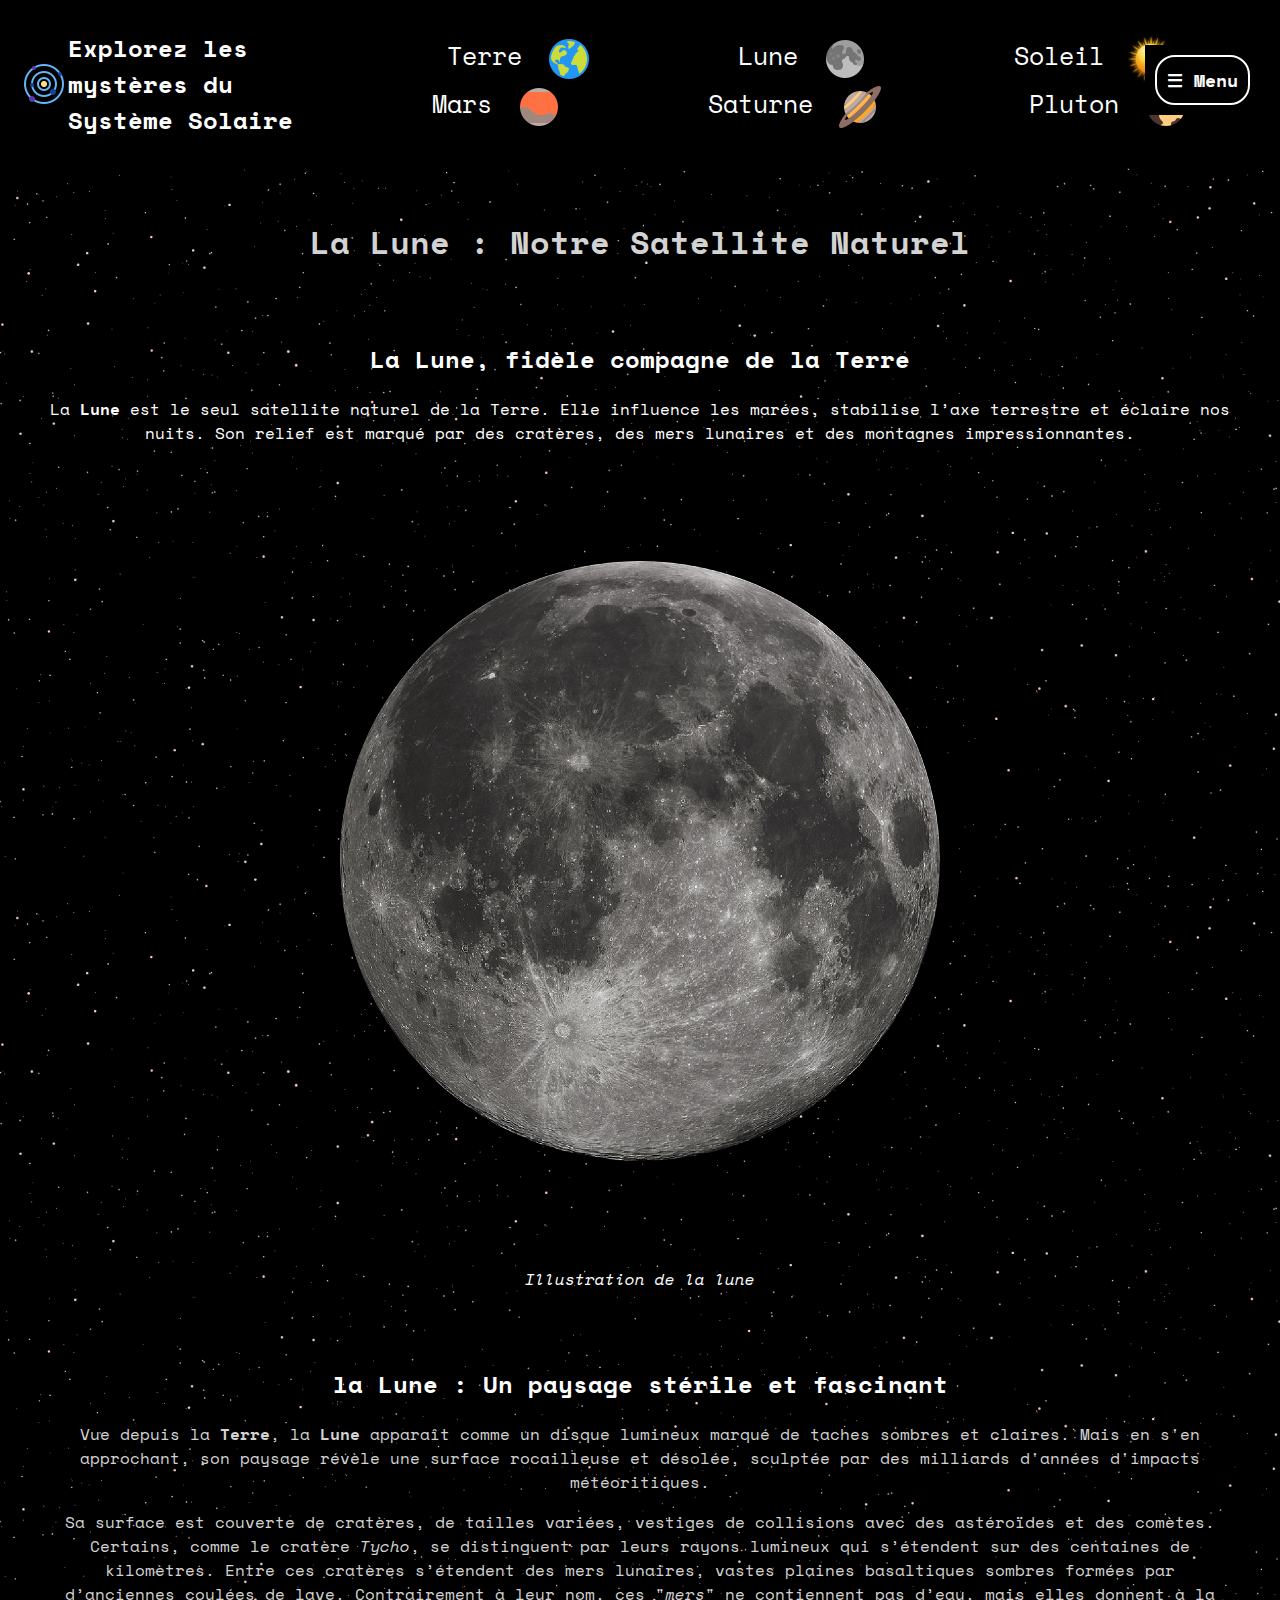
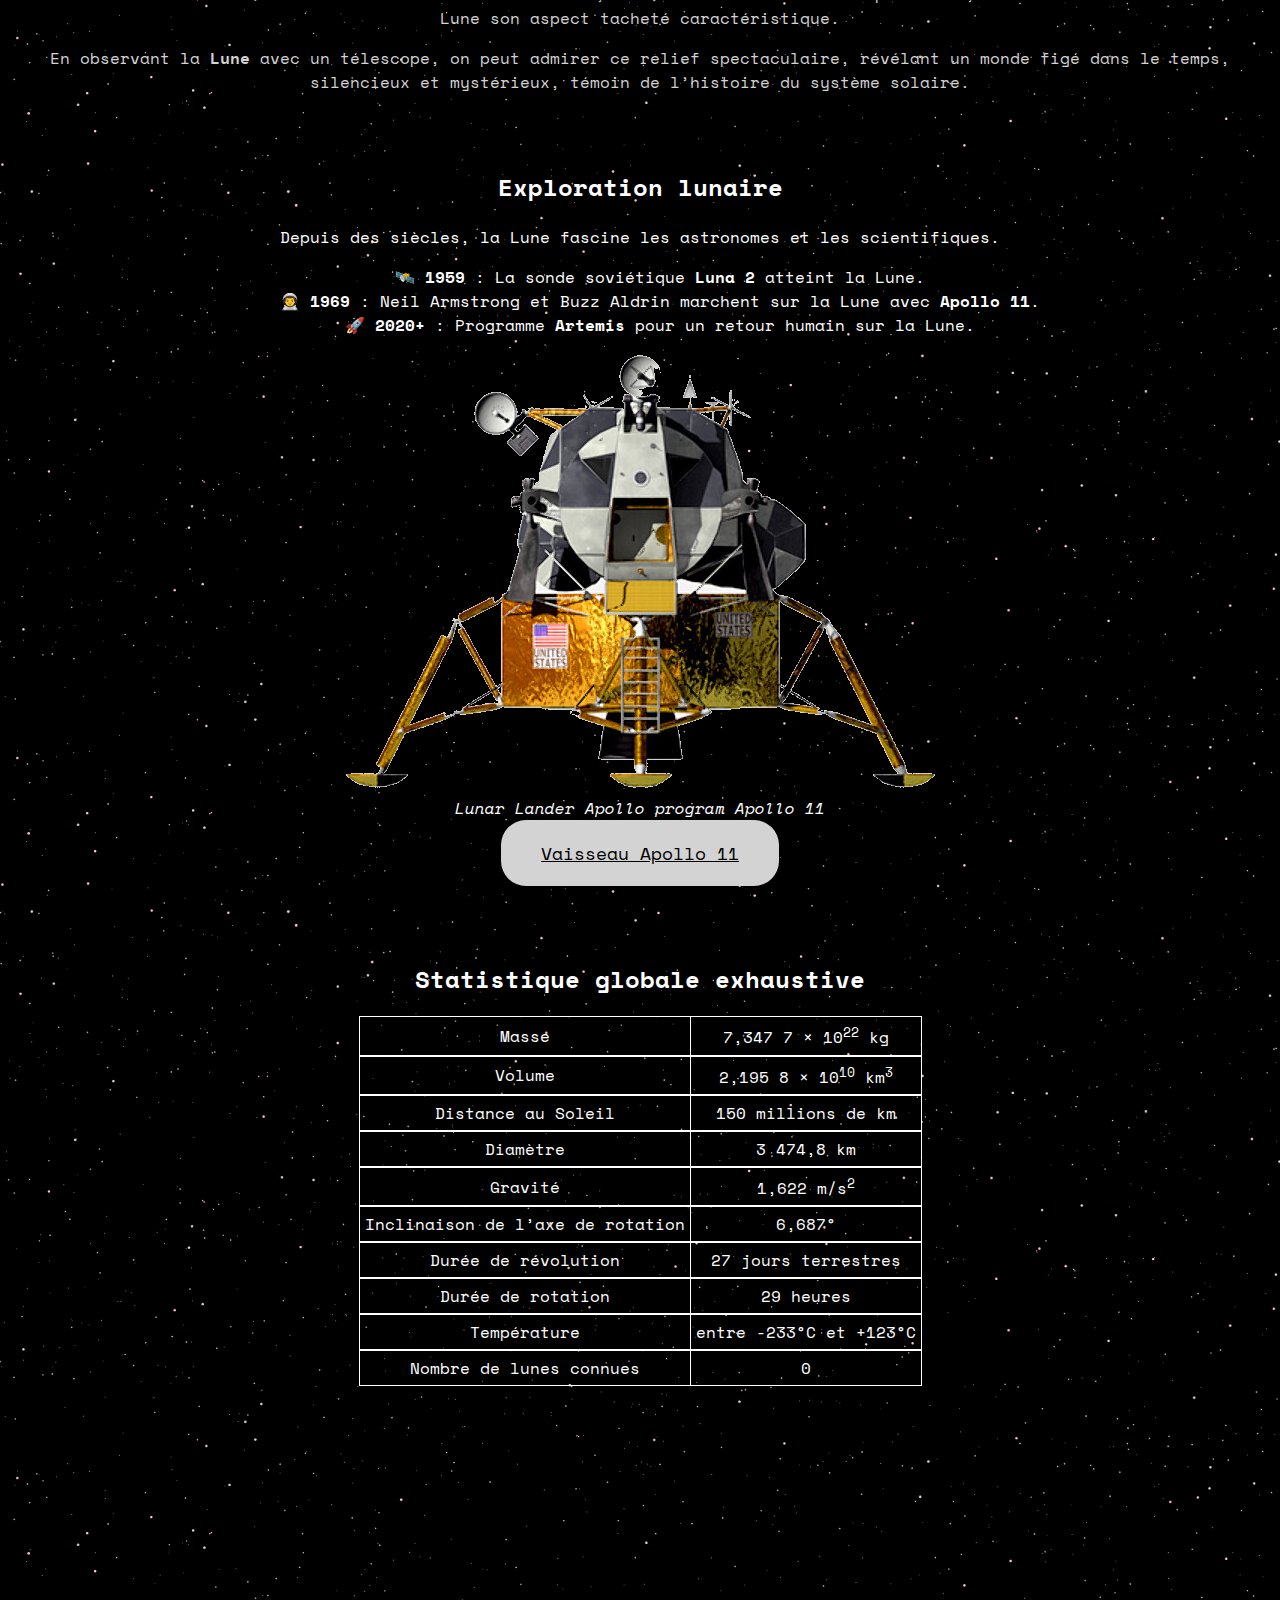
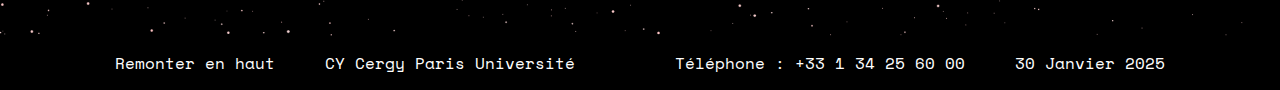
==== lune.html @ c07a9624 "footer pro" ====
<!DOCTYPE html>
<html lang="fr">

<head>
  <title>Lune</title>
  <meta charset="utf-8"/>
  <meta name="generator" content="Sublime Text" />
  <meta name="author" content="Olevier,Bertrand" />
  <meta name="date" content="2025-01-29T21:01:23+0100" />
  <meta name="keywords" content="lune, satellite naturel, phases lunaires, cratères, exploration lunaire, Apollo, marées, géologie lunaire, mission spatiale, nuit"/>
  <meta name="description" content="Explorez l'univers avec notre site dédié à la découverte du Système Solaire. Découvrez la Terre, la Lune, Mars et le Soleil, leurs caractéristiques, leur histoire et les missions spatiales qui les explorent."/>
  <link rel="icon" href="./image/IconTitre.ico" type="image/ico" />
  <link rel="stylesheet" href="./style.css"/>
</head>
<body>
	<header>
		<nav>
			<h2 id="Top"><a href="./index.html"><img src="./image/Univers.png" alt="Univers"/>Explorez les mystères du Système Solaire</a></h2>
			<ul>
        <li><a href="./terre.html">Terre <img src="./image/Terre.png" alt="Terre"/></a></li>
        <li><a href="./lune.html">Lune <img src="./image/Lune.png" alt="Lune"/></a></li>
        <li><a href="./soleil.html">Soleil <img src="./image/Soleil.png" alt="Soleil"/></a></li>
        <li><a href="./mars.html">Mars <img src="./image/Mars.png" alt="Mars"/></a></li>
        <li><a href="./saturne.html">Saturne <img src="./image/Saturne.png" alt="Saturne"/></a></li>
        <li><a href="./pluton.html">Pluton <img src="./image/Pluton.png" alt="Pluton"/></a></li>
			</ul>
		</nav>
	</header>
  <nav class="side-menu">
      <span class="menu-label">☰ Menu</span>
      <ul>
          <li><a href="#Top">Notre Satellite Naturel</a></li>
          <li><a href="#Description">Un paysage stérile et fascinant</a></li>
          <li><a href="#Exploration">Exploration lunaire</a></li>
          <li><a href="#Statistique">Statistique</a></li>
      </ul>
  </nav>
	<main>
		<h1 class="Gris">La Lune : Notre Satellite Naturel</h1>
		<section>
			<h2>La Lune, fidèle compagne de la Terre</h2>
			<p>La <strong>Lune</strong> est le seul satellite naturel de la Terre. Elle influence les marées, stabilise l’axe terrestre et éclaire nos nuits. Son relief est marqué par des cratères, des mers lunaires et des montagnes impressionnantes.</p>
			<figure>
				<img src="./image/Lune-Illustration.png" alt="Lune Illustration"/>
				<figcaption><em>Illustration de la lune</em></figcaption>
			</figure>
		</section>
		<section>
			<h2 id="Description">la Lune : Un paysage stérile et fascinant</h2>
			<p class="Gris">Vue depuis la <strong>Terre</strong>, la <strong>Lune</strong> apparaît comme un disque lumineux marqué de taches sombres et claires. Mais en s'en approchant, son paysage révèle une surface rocailleuse et désolée, sculptée par des milliards d'années d'impacts météoritiques.</p>
			<p class="Gris">Sa surface est couverte de cratères, de tailles variées, vestiges de collisions avec des astéroïdes et des comètes. Certains, comme le cratère <em>Tycho</em>, se distinguent par leurs rayons lumineux qui s’étendent sur des centaines de kilomètres. Entre ces cratères s’étendent des mers lunaires, vastes plaines basaltiques sombres formées par d’anciennes coulées de lave. Contrairement à leur nom, ces "<em>mers</em>" ne contiennent pas d’eau, mais elles donnent à la Lune son aspect tacheté caractéristique.</p>	
			<p class="Gris">En observant la <strong>Lune</strong> avec un télescope, on peut admirer ce relief spectaculaire, révélant un monde figé dans le temps, silencieux et mystérieux, témoin de l’histoire du système solaire.</p>
		</section>
		<section>
        	<h2 id="Exploration">Exploration lunaire</h2>
        	<p>Depuis des siècles, la Lune fascine les astronomes et les scientifiques.</p>
       	 	<ul>
            	<li>🛰️ <strong>1959</strong> : La sonde soviétique <strong>Luna 2</strong> atteint la Lune.</li>
            	<li>👨‍🚀 <strong>1969</strong> : Neil Armstrong et Buzz Aldrin marchent sur la Lune avec <strong>Apollo 11</strong>.</li>
           	 	<li>🚀 <strong>2020+</strong> : Programme <strong>Artemis</strong> pour un retour humain sur la Lune.</li>
        	</ul>
        	<figure>
        		<img src="./image/Apollo.png" alt="Apollo"/>
        		<figcaption><em>Lunar Lander Apollo program Apollo 11</em></figcaption>
            <a id="Vaisseau" href="https://fr.wikipedia.org/wiki/Apollo_11#Vaisseau_Apollo">Vaisseau Apollo 11</a>
        	</figure>
    </section>
    <section>
          <h2 id="Statistique"> Statistique globale exhaustive </h2>
          <table>
              <tr>
                  <td> Masse </td>
                  <td> 7,347 7 × 10<sup>22</sup> kg </td>
              </tr>
              <tr>
                  <td> Volume </td>
                  <td> 	2,195 8 × 10<sup>10</sup> km<sup>3</sup> </td>
              </tr>
              <tr>
                  <td> Distance au Soleil </td>
                  <td> 150 millions de km </td>
              </tr>
              <tr>
                  <td> Diamètre </td>
                  <td> 3 474,8 km </td>
              </tr>
              <tr>
                  <td> Gravité </td>
                  <td> 1,622 m/s<sup>2</sup> </td>
              </tr>
              <tr>
                  <td> Inclinaison de l’axe de rotation </td>
                  <td> 	6,687° </td>
              </tr>
              <tr>
                  <td> Durée de révolution </td>
                  <td> 	27 jours terrestres </td>
              </tr>
              <tr>
                  <td> Durée de rotation </td>
                  <td> 29 heures </td>
              </tr>
              <tr>
                  <td> Température </td>
                  <td> entre -233°C et +123°C  </td>
              </tr>
              <tr>
                  <td> Nombre de lunes connues </td>
                  <td> 0 </td>
              </tr>
          </table>
    </section>
	</main>
  <footer>
    <a href="#Top" id="Remonter">Remonter en haut</a>
    <span>CY Cergy Paris Université</span>
    <span>Téléphone : +33 1 34 25 60 00</span>
    <time datetime="2025-01-30">30 Janvier 2025</time>
  </footer>
</body>
</html>
---- style.css ----
/* Importation des polices */
@import url('https://fonts.googleapis.com/css2?family=Space+Mono&display=swap');

/* Styles globaux */
body {
    margin: 0;
    background-color: black;
    background-image: url(./image/Fond.png);
    background-size: 100% auto;
    font-family: 'Space Mono', monospace;
    color: white;
}

main {
    padding-bottom: 250px;
}

footer {
    display: flex;
    justify-content: center;
    align-items: center;
    background-color: black;
    padding: 15px;
}

/* Titres */
h1 {
    color: white;
    text-align: center;
    margin-top: 50px;
}

section h2 {
    padding-top: 25px;
    color: white;
    text-align: center;
    margin-top: 50px;
}

section h3 {
    padding-top: 25px;
    padding-left: 250px;
    display: flex;
    align-items: center;
}

/* Navigation */
nav {
    display: flex;
    margin-top: 0;
    padding: 10px;
    background-color: black;
    color: white;
}

nav ul {
    font-size: 25px;
    list-style-type: none;
    text-align: center  ;
    justify-content: flex-end;
}

nav h2 a {
    padding-left: 10px;
    display: flex;
    align-items: center;
    justify-content: center;
}

nav ul li {
    display: inline;
    margin-left: 50px;
    margin-right: 80px;
}

nav ul li img {
    margin-left: 8px;
    vertical-align: middle;
}

nav a {
    text-decoration: none;
    color: white;
    display: inline-block;
    position: relative;
}

nav a::after {
    content: '';
    position: absolute;
    width: 100%;
    transform: scaleX(0);
    height: 2px;
    bottom: 0;
    left: 0;
    background-color: white;
    transition: transform 1s ease-out;
}

nav a:hover::after {
    transform: scaleX(1);
}

nav a img:hover {
    transform: scale(1.1);
}

/* Tableaux */
table, th, td {
    text-align: center;
    border: 1px solid white;
    border-collapse: collapse;
}

table {
    margin: auto;
}

td {
    color: white;
    padding: 5px;
}

tr:not(:last-child) {
    text-align: center;
    border-bottom: 2px solid white;
}

caption {
    margin: auto;
    color: white;
    text-align: center;
}

/* Listes */
ul {
    list-style-type: none;
    text-align: center;
}

/* Autres styles spécifiques */
section h3 img {
    padding-left: 20px;
}

p {
    text-align: center;
    padding-inline: 50px;
}

dl {
    display: block;
    justify-items: center;
}
dt {
   display: flex;
    align-items: center;
}

dt img {
    padding-inline: 20px;
}

span{
    text-align: center;
    padding-inline: 50px;

}

dd {
    padding-bottom: 40px;

}

figure {
    text-align: center;
}


/* Couleurs spécifiques */
.Soleil {
    padding-top: 25px;
    padding-left: 250px;
    color: #FFDD00;
}

.Lune {
    color: #D3D3D3;
    padding-top: 25px;
    padding-left: 250px;
}

.Mars {
    color:#FF6600 ;
}

.Jaune {
    color: #FFDD00;
}

.Gris {
    color: #D3D3D3;
}

.Bleu {
    color: #1E90FF;
}

.Beige {
    color: #D8B57E;
    padding-bottom: 75px;
}


#Video {
    display: inline-block; 
    padding: 20px 40px;
    background-color: #D8B57E; 
    color: white;   
    border-radius: 25px; 
    font-size: 18px; 

}

#Vaisseau {
    display: inline-block; 
    padding: 20px 40px;
    background-color: #D3D3D3; 
    color: black;   
    border-radius: 25px; 
    font-size: 18px; 
}

#Alien {
    display: inline-block; 
    padding: 20px 40px;
    background-color: #FF6600; 
    color: white;   
    border-radius: 25px; 
    font-size: 18px; 
}

#Pdf {
     display: inline-block; 
    padding: 20px 40px;
    background-color: #2C3E50; 
    color: white;   
    border-radius: 25px; 
    font-size: 18px; 
}

#Illustration-Systeme{
    max-width: 100%
}

#Liste-Soleil strong{
    padding-top: 25px;
    color: #FFDD00;
}



#Remonter{
    text-decoration: none;
    color: white;

}




.side-menu {
    position: fixed;
    right: 20px;
    top: 5%;
    cursor: pointer;
}

.menu-label {
    color: white;
    font-size: 18px;
    font-weight: bold;
    padding: 10px;
    border: 2px solid white;
    border-radius: 20px;
}


.side-menu ul {
    list-style: none;
    padding: 0;
    display: none;
}

.side-menu:hover ul {   
    display: flex;
    flex-direction: column;
    border: 2px solid white;
    border-radius: 20px;
    padding: 15px 15px;

}

.side-menu:hover .menu-label {
    display: none;
}

.side-menu li {
    margin: 0;
    width: fit-content;
}

.side-menu a {  
    background-color: transparent;
    color: white;
    font-size: 16px;
    padding-top: 30px;
}

.side-menu a:hover {
    color: #1E90FF;
}
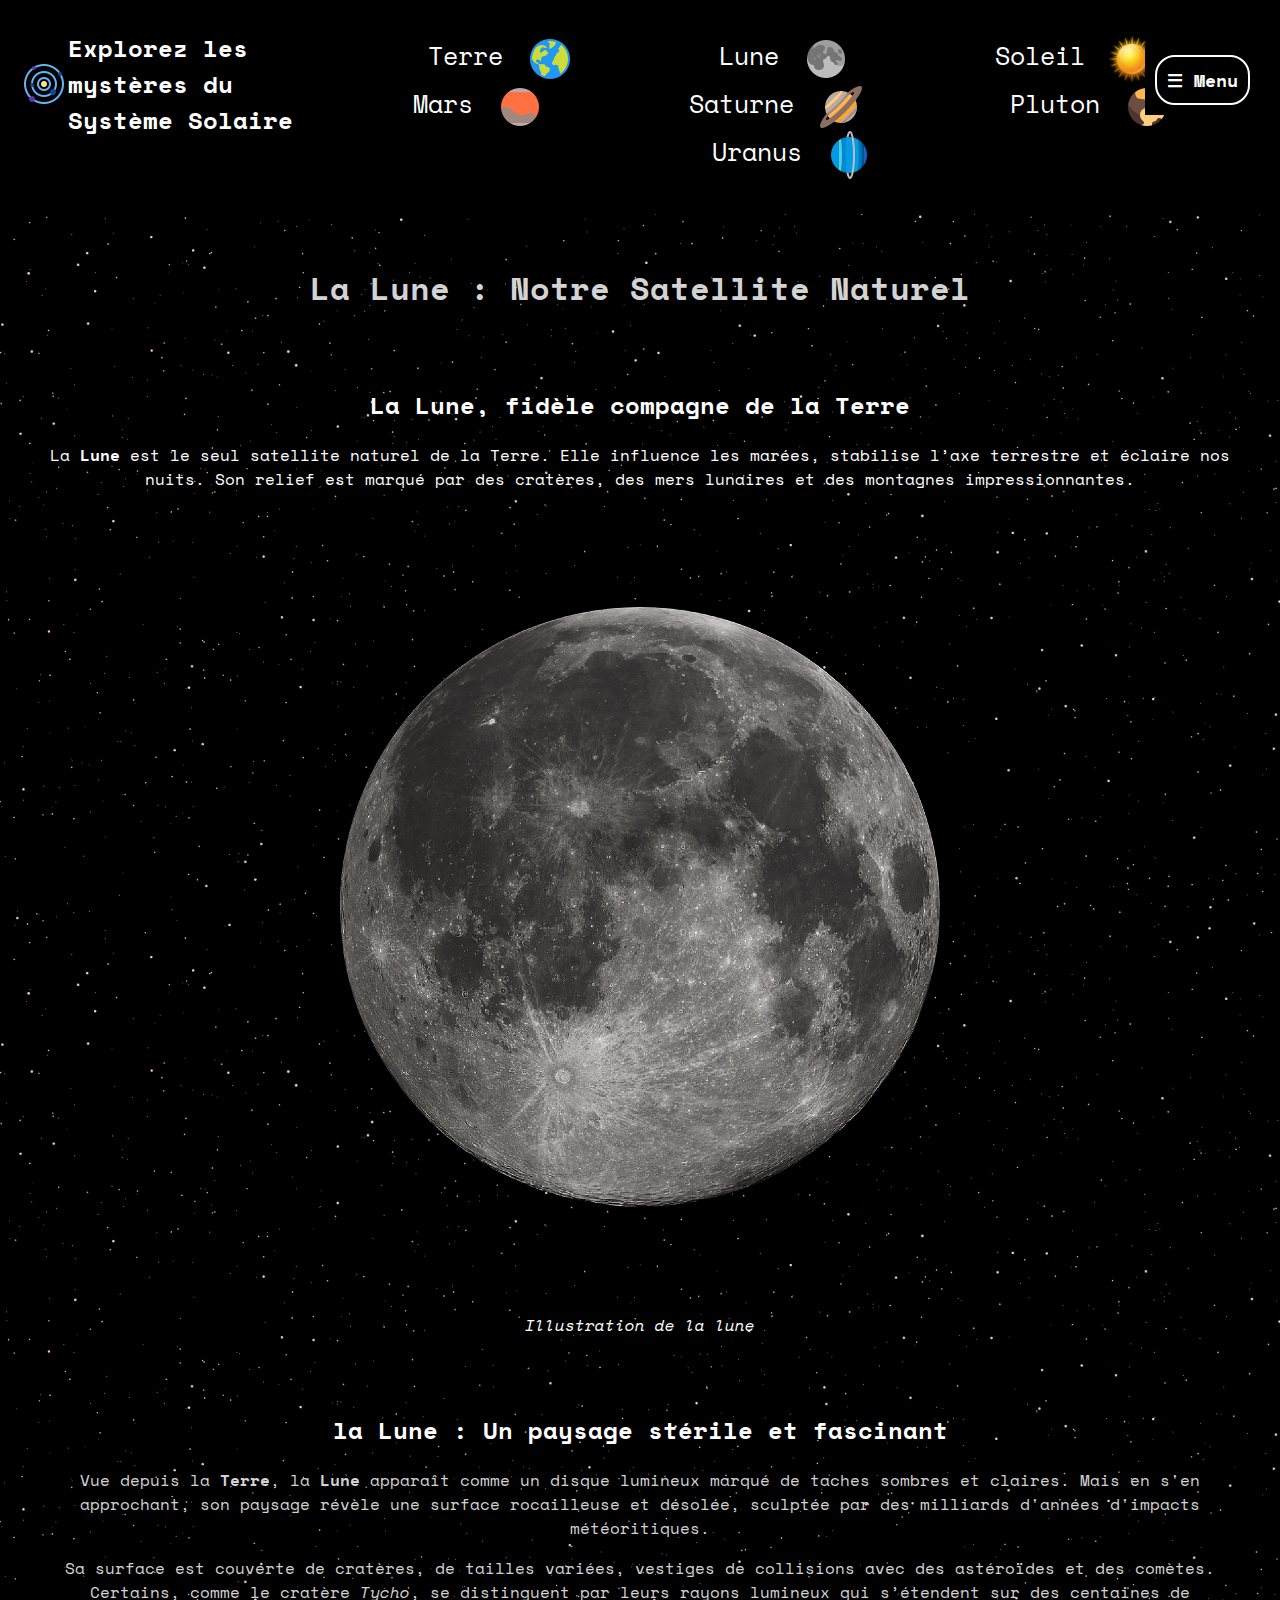
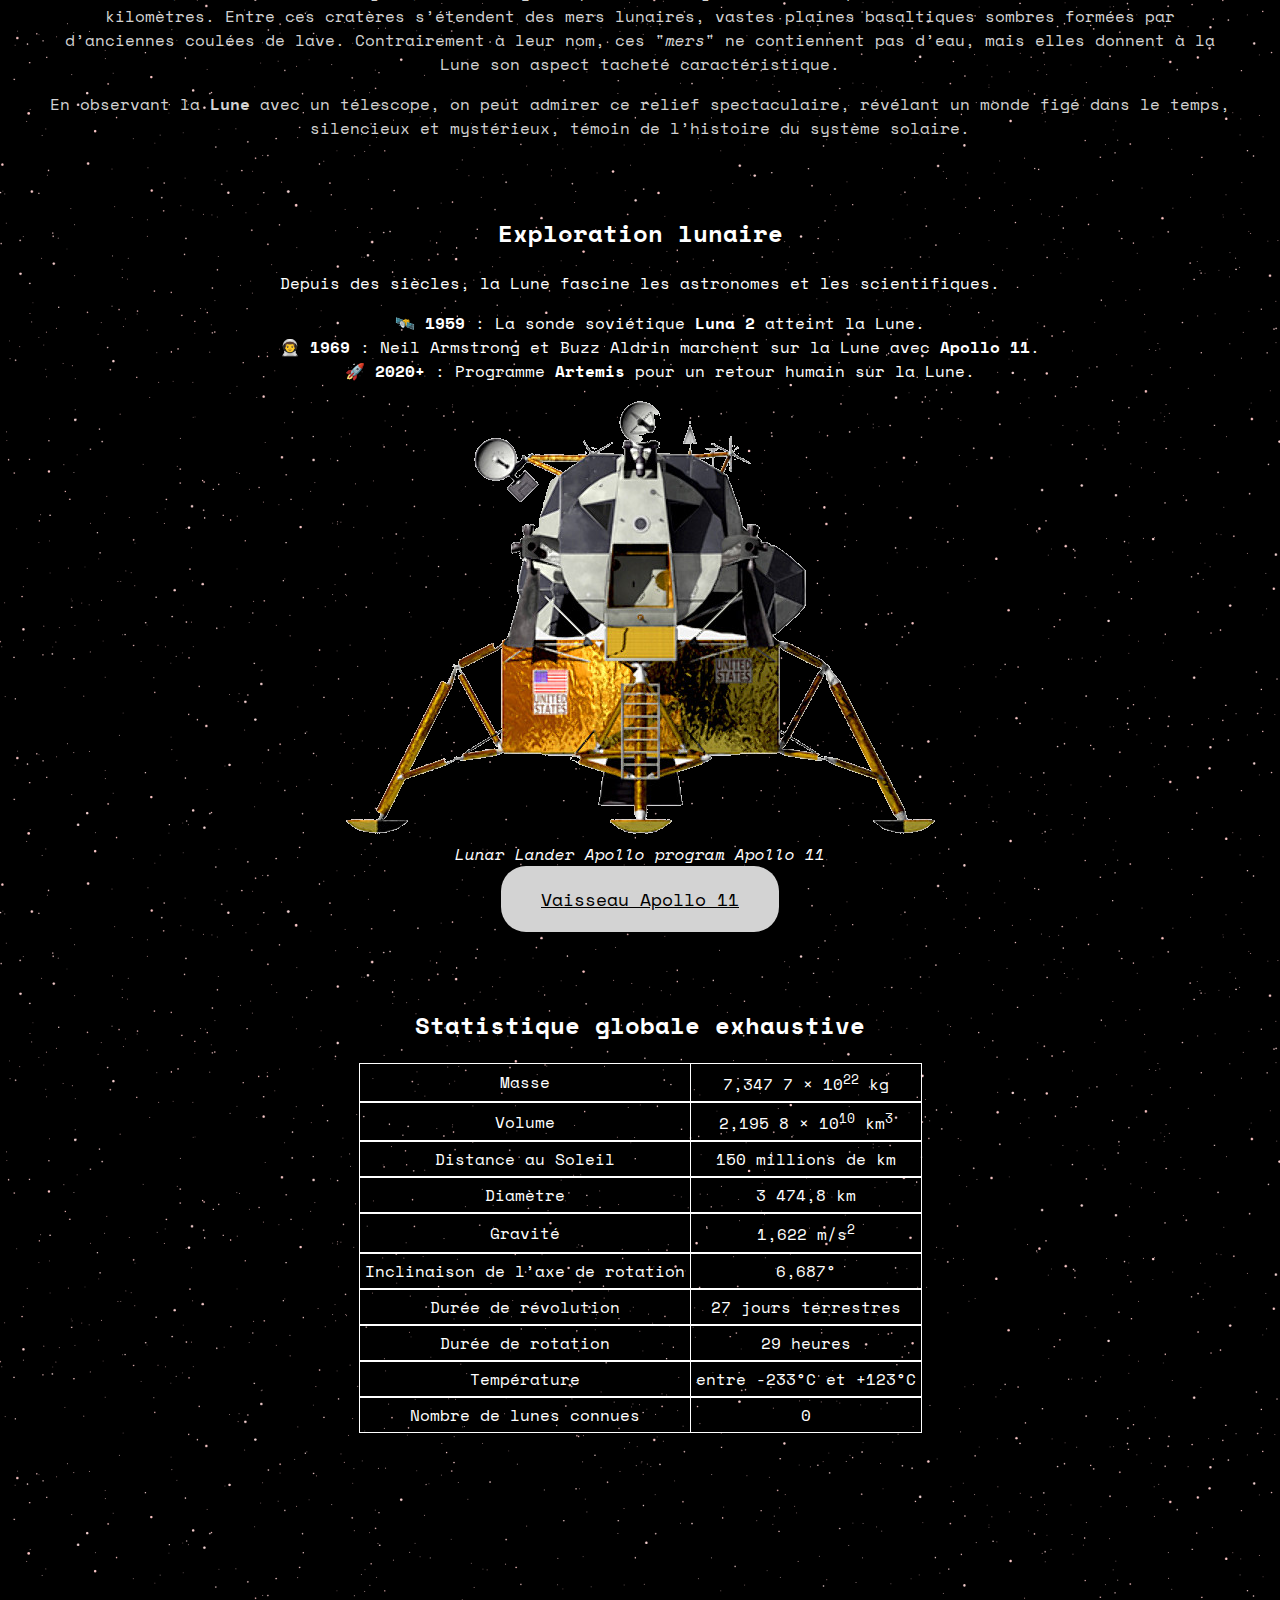
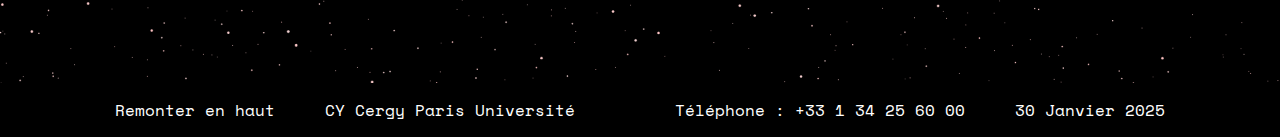
==== commit b47ad23e: "ajout d'uranus dans le nav" ====
--- a/lune.html
+++ b/lune.html
@@ -23,6 +23,7 @@
         <li><a href="./mars.html">Mars <img src="./image/Mars.png" alt="Mars"/></a></li>
         <li><a href="./saturne.html">Saturne <img src="./image/Saturne.png" alt="Saturne"/></a></li>
         <li><a href="./pluton.html">Pluton <img src="./image/Pluton.png" alt="Pluton"/></a></li>
+	<li><a href="./uranus.html">Uranus <img src="./image/Uranus.png" alt="Uranus"/></a></li>
 			</ul>
 		</nav>
 	</header>
--- a/style.css
+++ b/style.css
@@ -211,6 +211,10 @@
     padding-bottom: 75px;
 }
 
+.BleuClair {
+    color: #90bcff;
+}
+
 
 #Video {
     display: inline-block; 
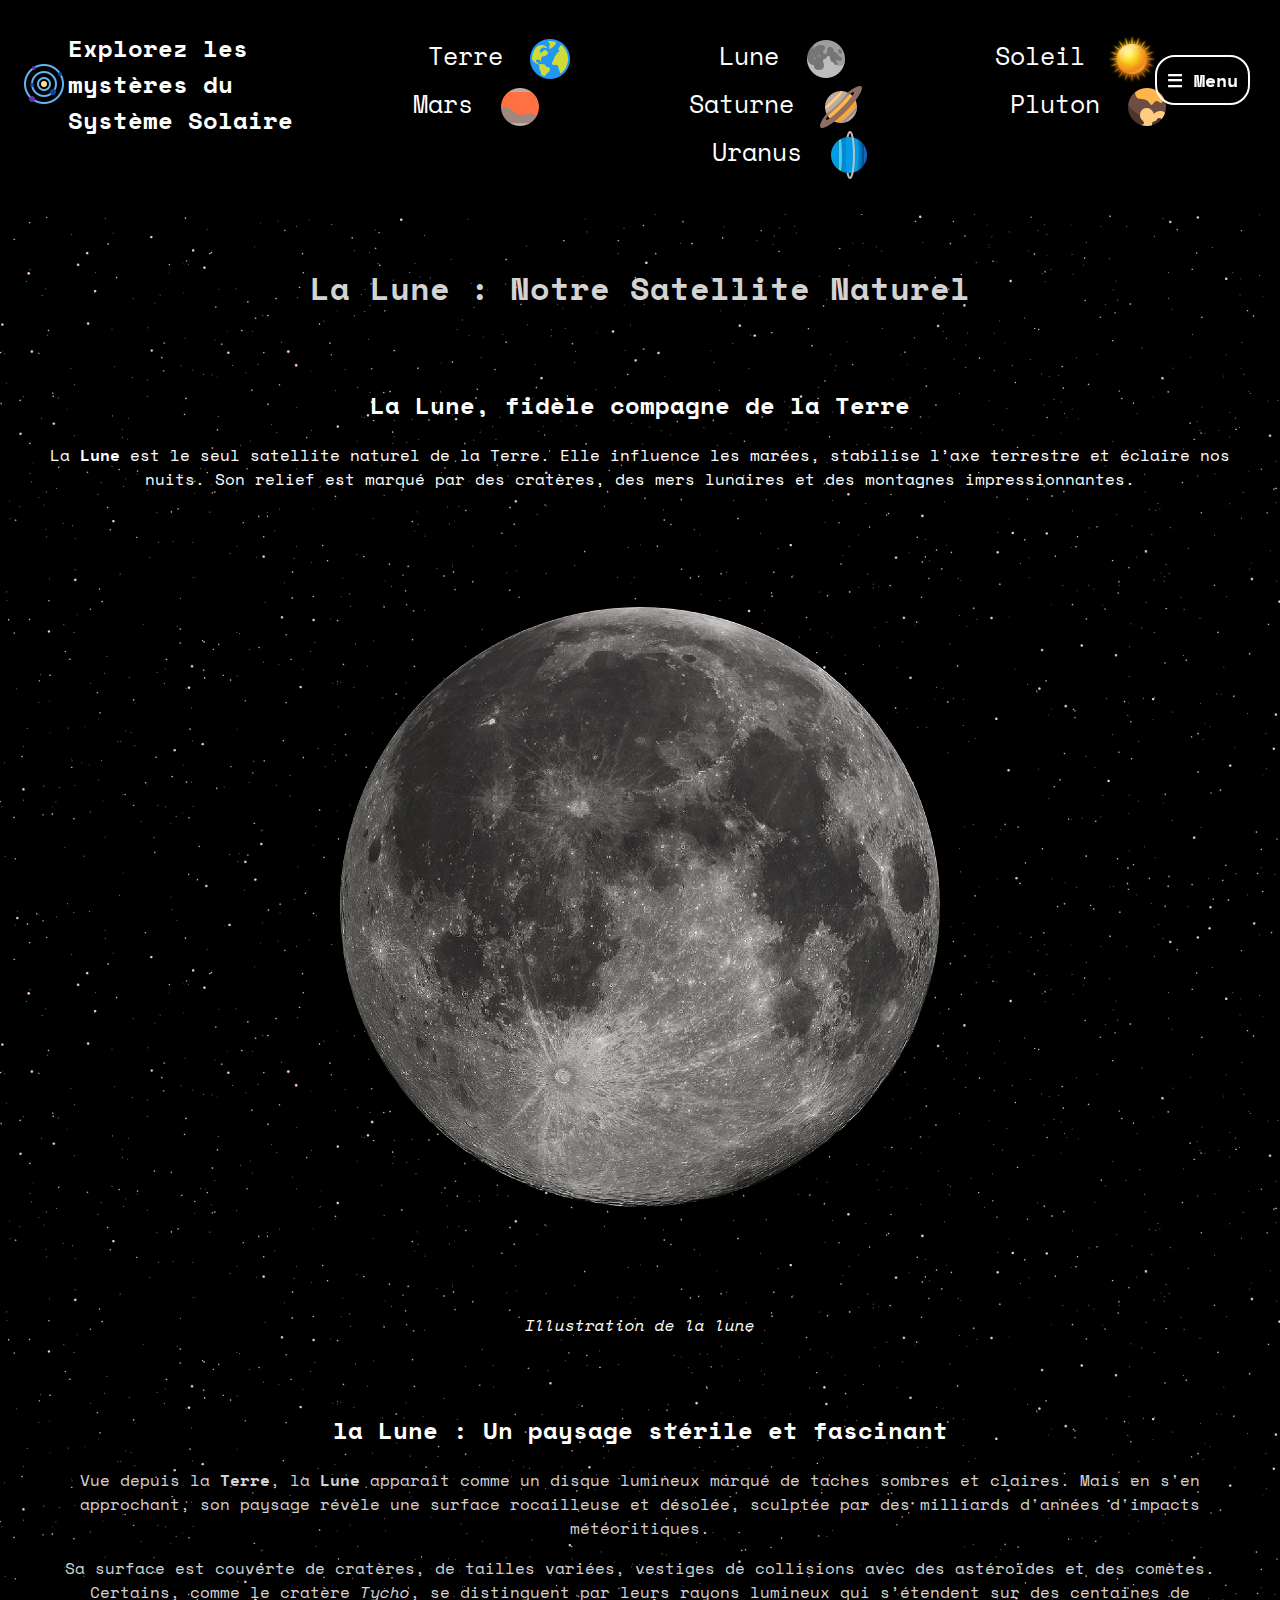
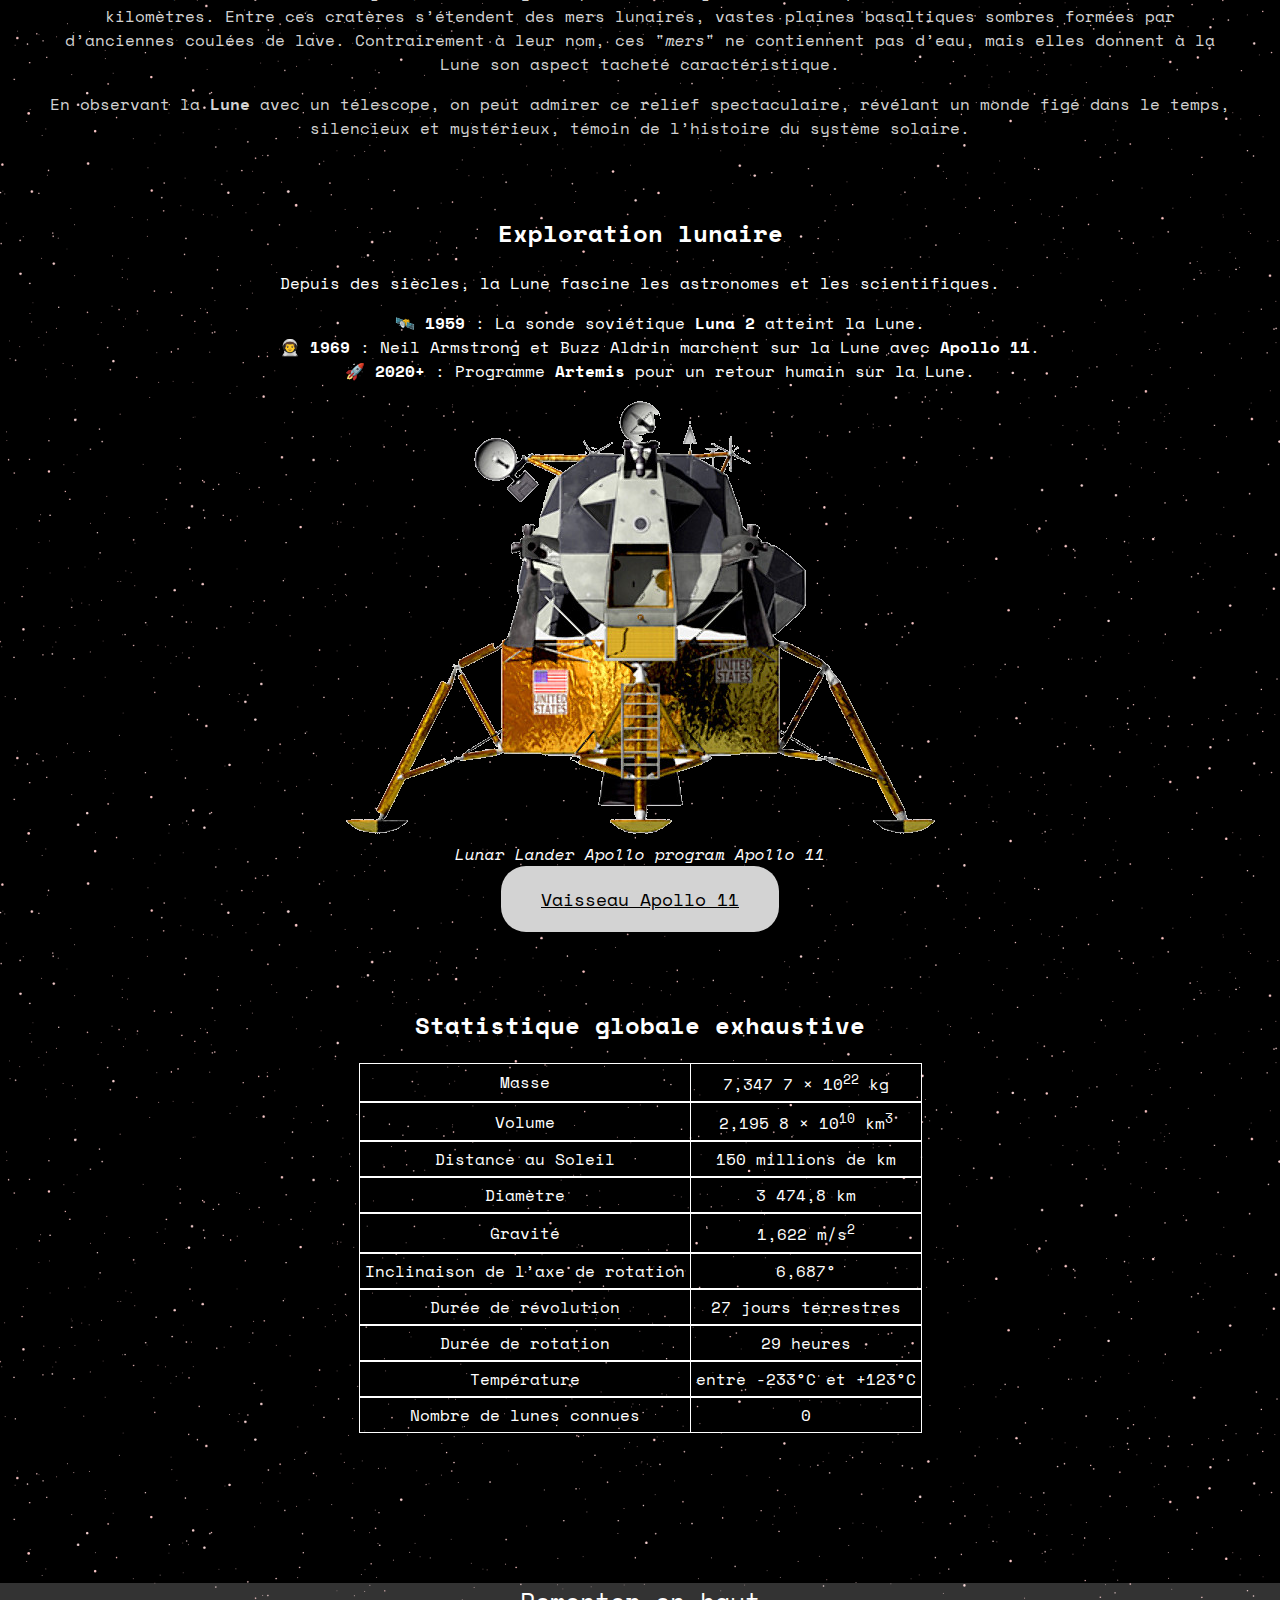
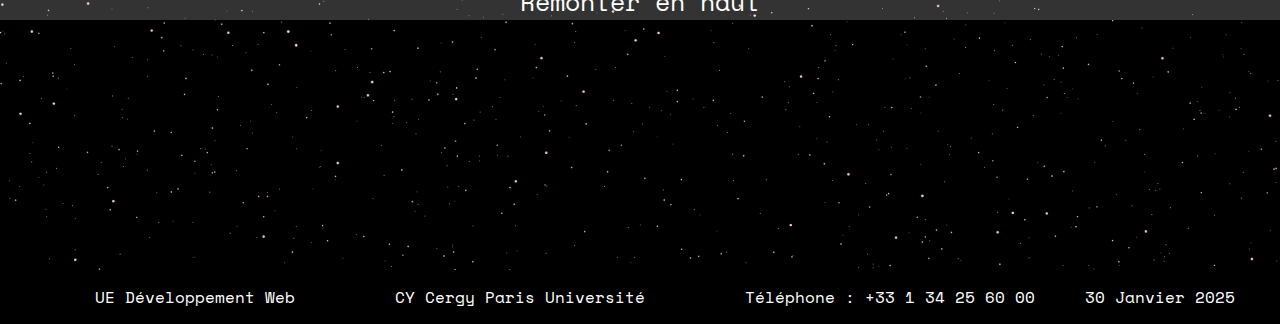
==== commit 0216953a: "menu /footer" ====
--- a/lune.html
+++ b/lune.html
@@ -111,9 +111,12 @@
               </tr>
           </table>
     </section>
+    <section>
+      <a href="#Top" id="Remonter">Remonter en haut</a>
+    </section>
 	</main>
   <footer>
-    <a href="#Top" id="Remonter">Remonter en haut</a>
+    <span>UE Développement Web</span>
     <span>CY Cergy Paris Université</span>
     <span>Téléphone : +33 1 34 25 60 00</span>
     <time datetime="2025-01-30">30 Janvier 2025</time>
--- a/style.css
+++ b/style.css
@@ -264,9 +264,14 @@
 
 
 
-#Remonter{
+#Remonter {
+    display: block;
+    text-align: center;
     text-decoration: none;
-    color: white;
+    margin-top: 150px;
+    color: white;
+    font-size: 25px;
+    background-color: rgba(255, 255, 255, 0.2); 
 
 }
 
@@ -278,6 +283,7 @@
     right: 20px;
     top: 5%;
     cursor: pointer;
+    background-color: transparent;
 }
 
 .menu-label {
@@ -294,6 +300,7 @@
     list-style: none;
     padding: 0;
     display: none;
+    background-color: black;
 }
 
 .side-menu:hover ul {   
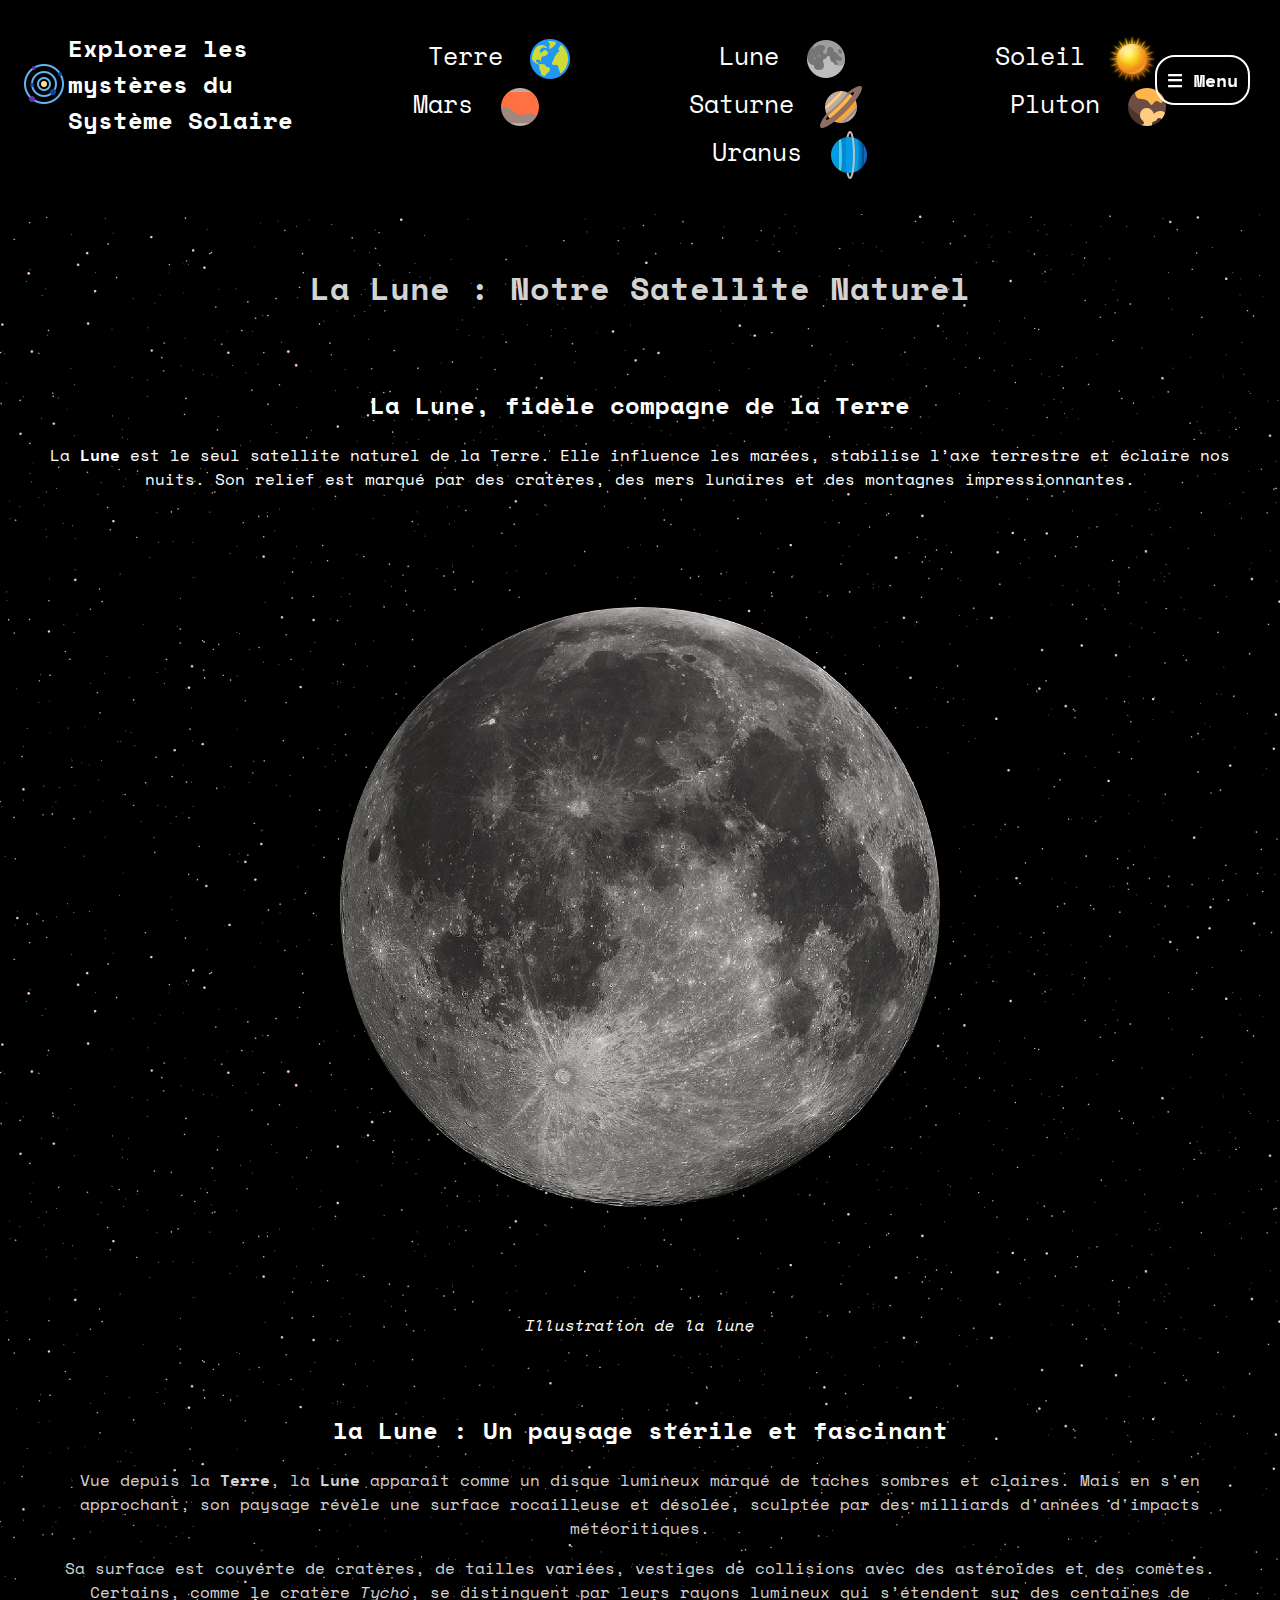
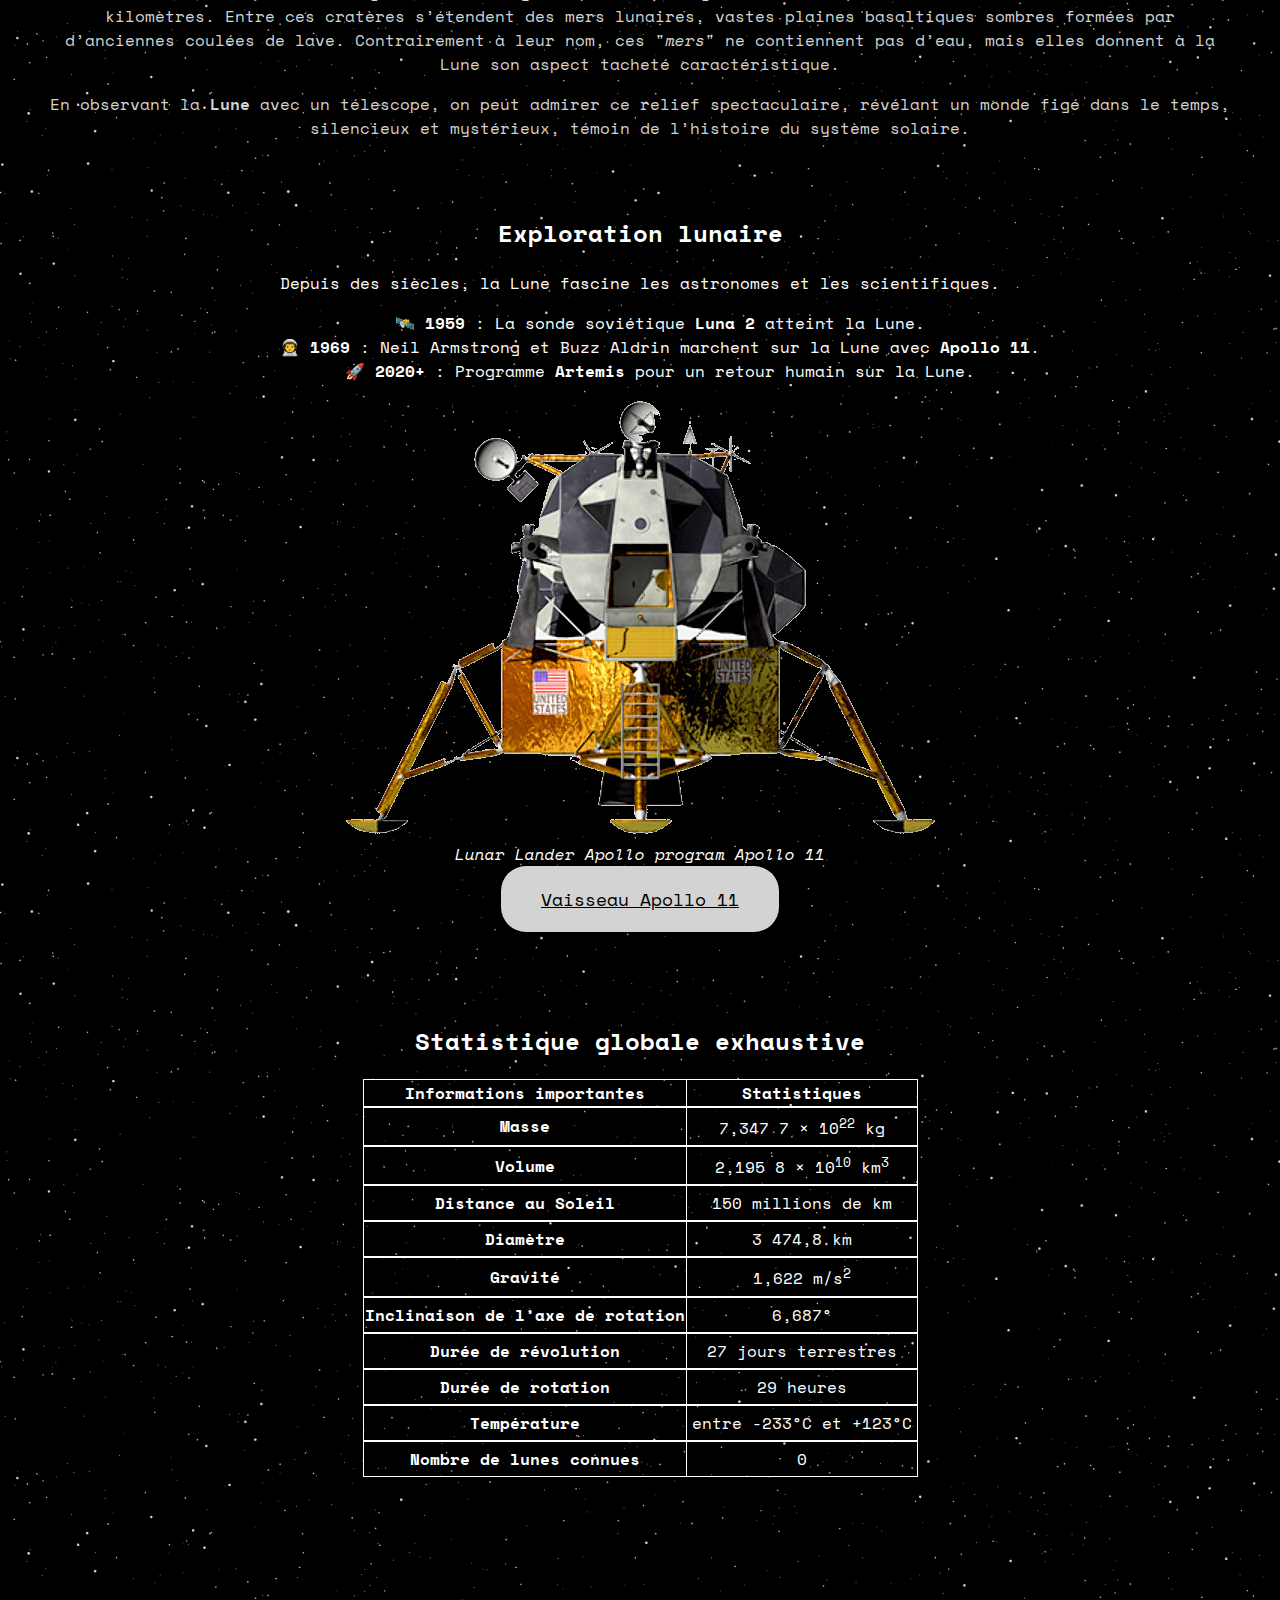
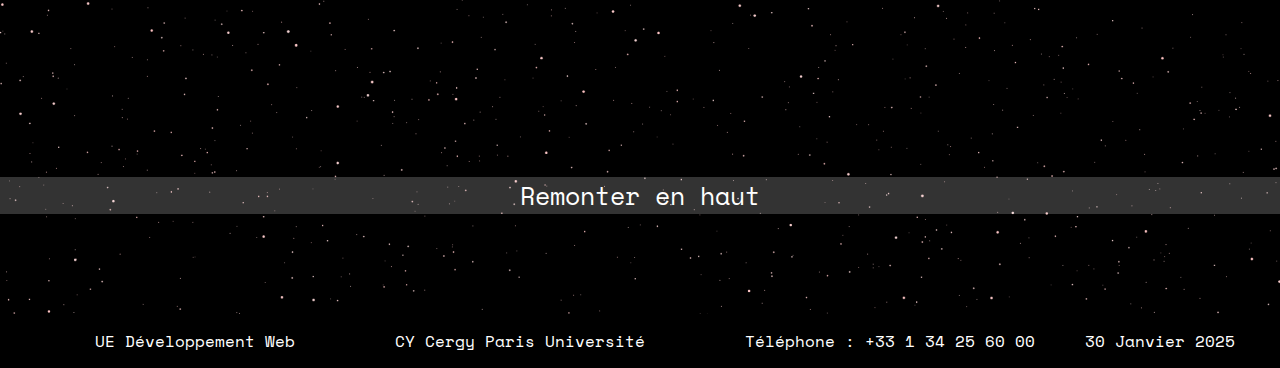
==== commit 1aebfb12: "Update lune.html" ====
--- a/lune.html
+++ b/lune.html
@@ -67,49 +67,53 @@
         	</figure>
     </section>
     <section>
-          <h2 id="Statistique"> Statistique globale exhaustive </h2>
-          <table>
-              <tr>
-                  <td> Masse </td>
-                  <td> 7,347 7 × 10<sup>22</sup> kg </td>
-              </tr>
-              <tr>
-                  <td> Volume </td>
-                  <td> 	2,195 8 × 10<sup>10</sup> km<sup>3</sup> </td>
-              </tr>
-              <tr>
-                  <td> Distance au Soleil </td>
-                  <td> 150 millions de km </td>
-              </tr>
-              <tr>
-                  <td> Diamètre </td>
-                  <td> 3 474,8 km </td>
-              </tr>
-              <tr>
-                  <td> Gravité </td>
-                  <td> 1,622 m/s<sup>2</sup> </td>
-              </tr>
-              <tr>
-                  <td> Inclinaison de l’axe de rotation </td>
-                  <td> 	6,687° </td>
-              </tr>
-              <tr>
-                  <td> Durée de révolution </td>
-                  <td> 	27 jours terrestres </td>
-              </tr>
-              <tr>
-                  <td> Durée de rotation </td>
-                  <td> 29 heures </td>
-              </tr>
-              <tr>
-                  <td> Température </td>
-                  <td> entre -233°C et +123°C  </td>
-              </tr>
-              <tr>
-                  <td> Nombre de lunes connues </td>
-                  <td> 0 </td>
-              </tr>
-          </table>
+         <table>
+            <caption> <h2 id="Statistique"> Statistique globale exhaustive </h2> </caption>
+            <tr>
+                <th scope="col">Informations importantes</th>
+                <th scope="col">Statistiques</th>
+            </tr>
+            <tr>
+                <th scope="row">Masse</th>
+                <td> 7,347 7 × 10<sup>22</sup> kg </td>
+            </tr>
+            <tr>
+                <th scope="row">Volume</th>
+                <td>2,195 8 × 10<sup>10</sup> km<sup>3</sup> </td>
+            </tr>
+            <tr>
+                <th scope="row">Distance au Soleil</th>
+                <td> 150 millions de km </td>
+            </tr>
+            <tr>
+                <th scope="row">Diamètre</th>
+                <td> 3 474,8 km </td>
+            </tr>
+            <tr>
+                <th scope="row">Gravité</th>
+                <td> 1,622 m/s<sup>2</sup> </td>
+            </tr>
+            <tr>
+                <th scope="row">Inclinaison de l’axe de rotation</th>
+                <td> 6,687° </td>
+            </tr>
+            <tr>
+                <th scope="row">Durée de révolution</th>
+                <td>27 jours terrestres </td>
+            </tr>
+            <tr>
+                <th scope="row">Durée de rotation</th>
+                <td> 29 heures </td>
+            </tr>
+            <tr>
+                <th scope="row">Température</th>
+                <td> entre -233°C et +123°C  </td>
+            </tr>
+            <tr>
+                <th scope="row">Nombre de lunes connues</th>
+                <td> 0 </td>
+            </tr>
+        </table>
     </section>
     <section>
       <a href="#Top" id="Remonter">Remonter en haut</a>
--- a/style.css
+++ b/style.css
@@ -12,7 +12,7 @@
 }
 
 main {
-    padding-bottom: 250px;
+    padding-bottom: 100px;
 }
 
 footer {
@@ -268,7 +268,7 @@
     display: block;
     text-align: center;
     text-decoration: none;
-    margin-top: 150px;
+    margin-top: 300px;
     color: white;
     font-size: 25px;
     background-color: rgba(255, 255, 255, 0.2); 
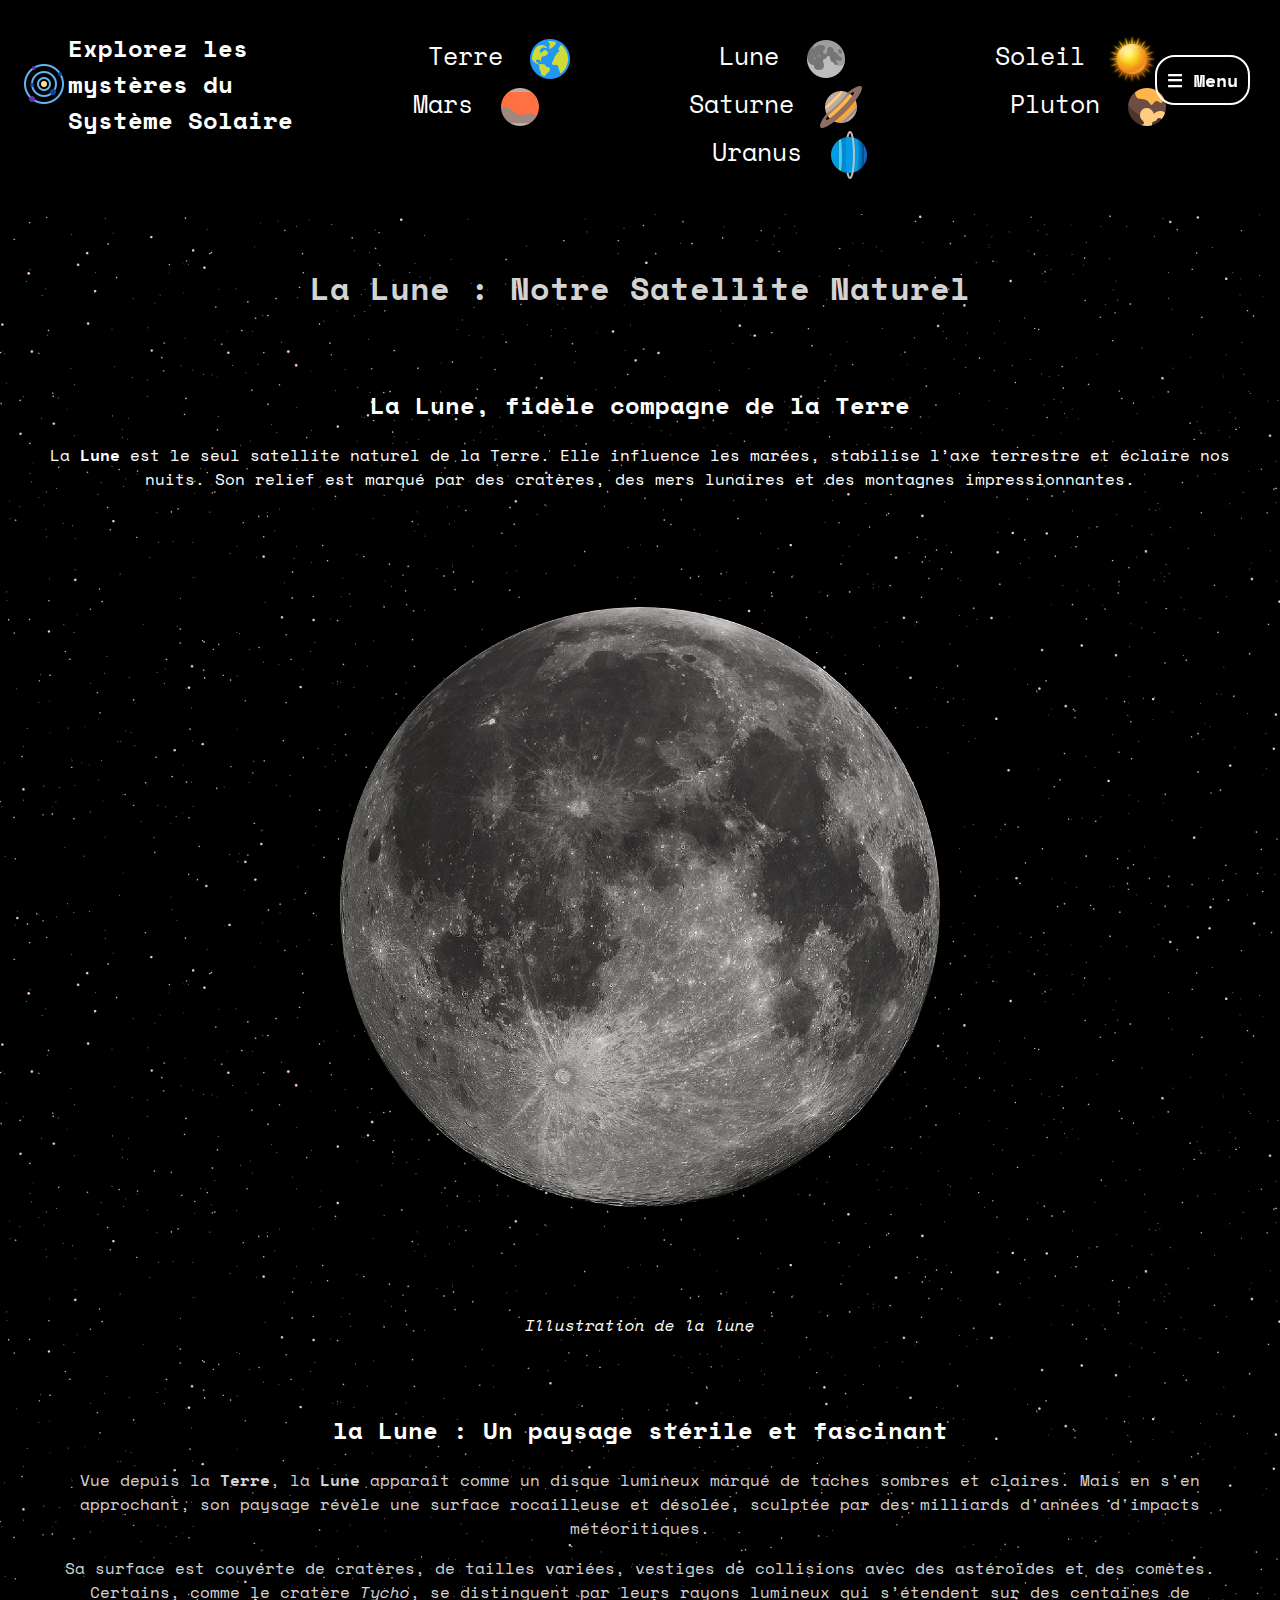
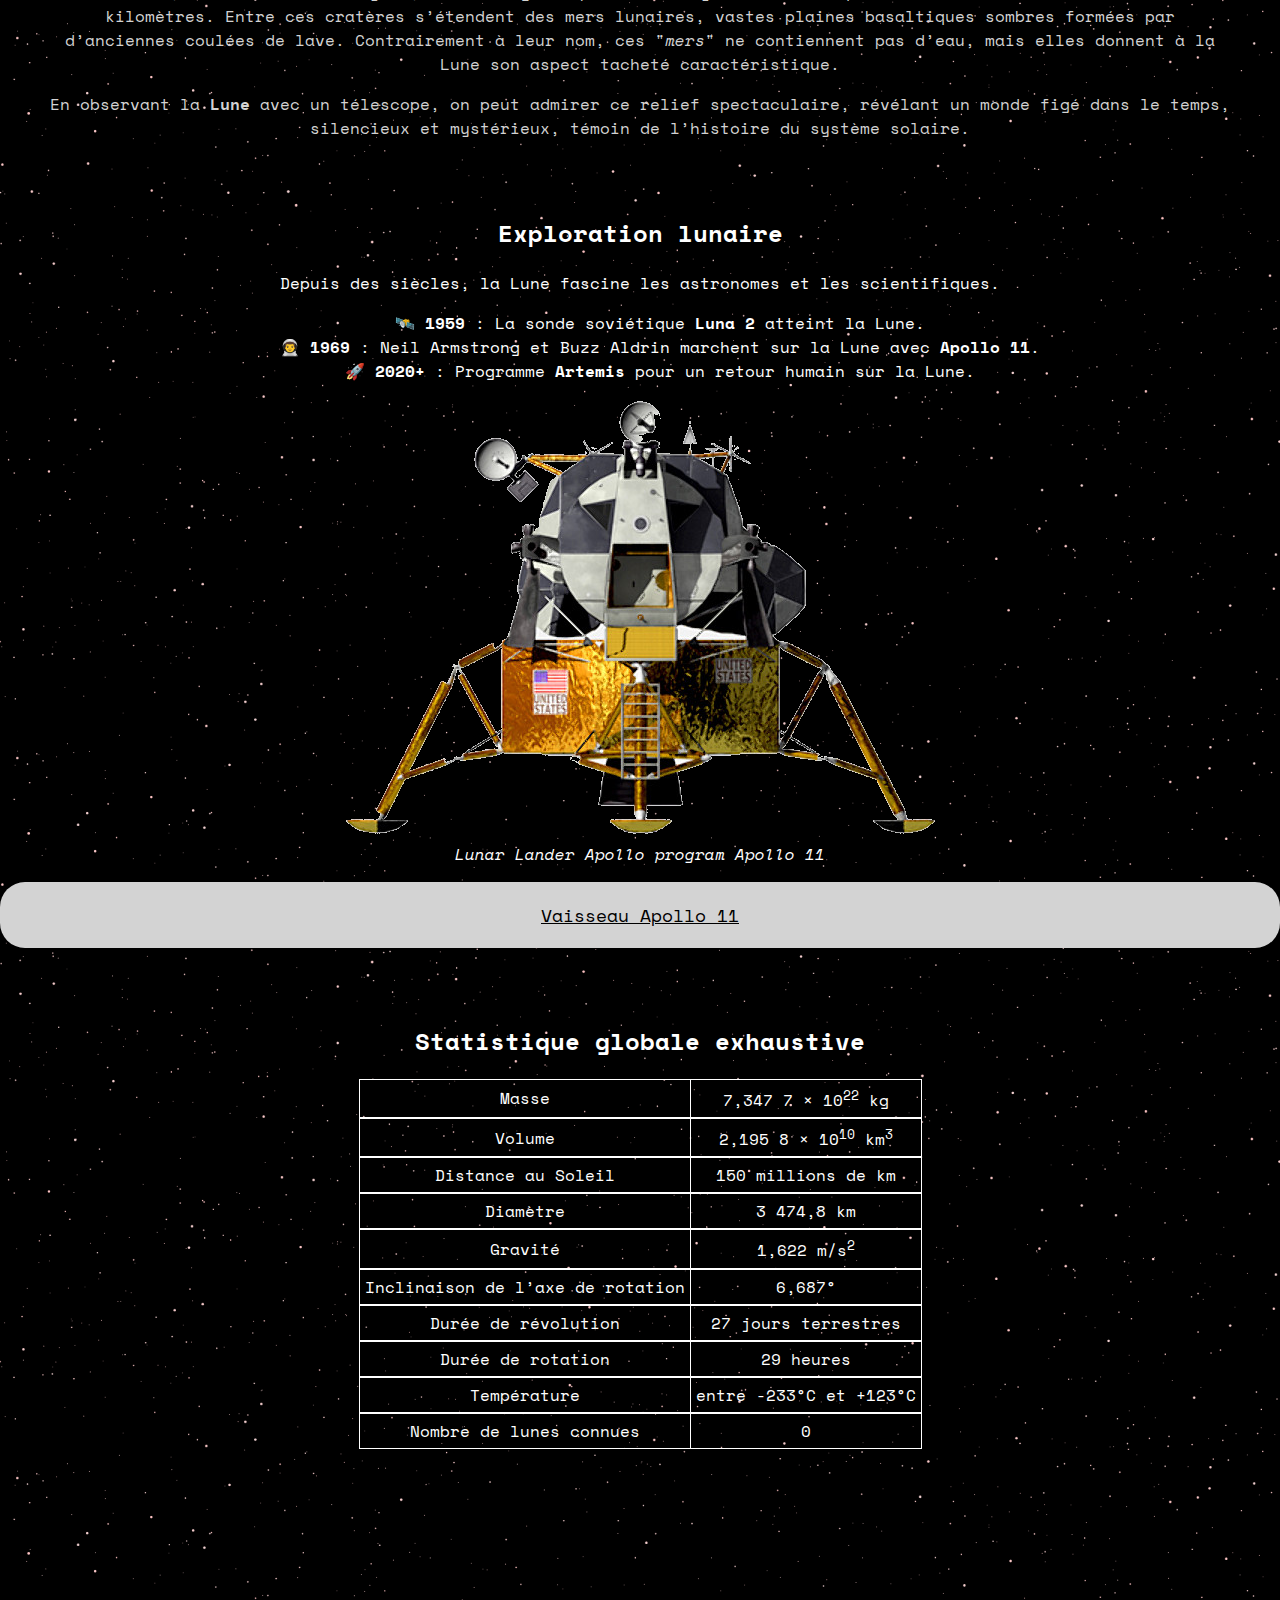
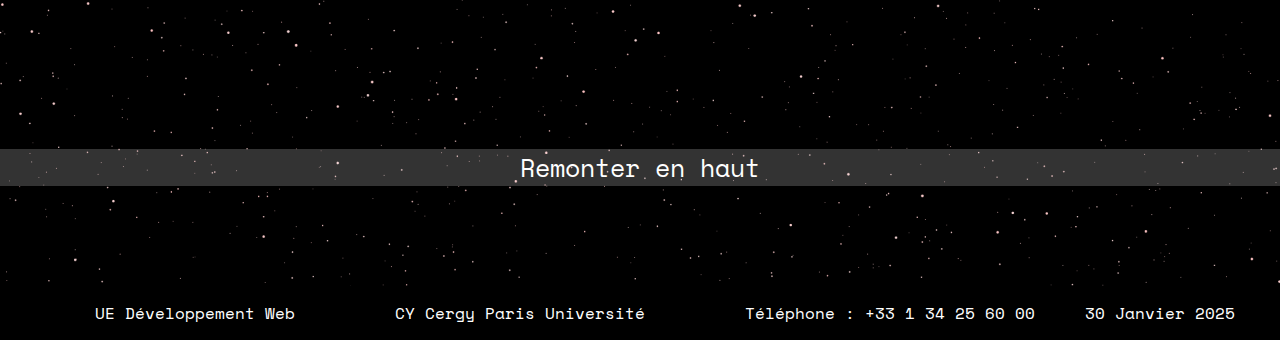
==== commit 1bb66e61: "lune lien" ====
--- a/lune.html
+++ b/lune.html
@@ -63,57 +63,53 @@
         	<figure>
         		<img src="./image/Apollo.png" alt="Apollo"/>
         		<figcaption><em>Lunar Lander Apollo program Apollo 11</em></figcaption>
-            <a id="Vaisseau" href="https://fr.wikipedia.org/wiki/Apollo_11#Vaisseau_Apollo">Vaisseau Apollo 11</a>
         	</figure>
+          <a id="Vaisseau" href="https://fr.wikipedia.org/wiki/Apollo_11#Vaisseau_Apollo">Vaisseau Apollo 11</a>
     </section>
     <section>
-         <table>
-            <caption> <h2 id="Statistique"> Statistique globale exhaustive </h2> </caption>
-            <tr>
-                <th scope="col">Informations importantes</th>
-                <th scope="col">Statistiques</th>
-            </tr>
-            <tr>
-                <th scope="row">Masse</th>
-                <td> 7,347 7 × 10<sup>22</sup> kg </td>
-            </tr>
-            <tr>
-                <th scope="row">Volume</th>
-                <td>2,195 8 × 10<sup>10</sup> km<sup>3</sup> </td>
-            </tr>
-            <tr>
-                <th scope="row">Distance au Soleil</th>
-                <td> 150 millions de km </td>
-            </tr>
-            <tr>
-                <th scope="row">Diamètre</th>
-                <td> 3 474,8 km </td>
-            </tr>
-            <tr>
-                <th scope="row">Gravité</th>
-                <td> 1,622 m/s<sup>2</sup> </td>
-            </tr>
-            <tr>
-                <th scope="row">Inclinaison de l’axe de rotation</th>
-                <td> 6,687° </td>
-            </tr>
-            <tr>
-                <th scope="row">Durée de révolution</th>
-                <td>27 jours terrestres </td>
-            </tr>
-            <tr>
-                <th scope="row">Durée de rotation</th>
-                <td> 29 heures </td>
-            </tr>
-            <tr>
-                <th scope="row">Température</th>
-                <td> entre -233°C et +123°C  </td>
-            </tr>
-            <tr>
-                <th scope="row">Nombre de lunes connues</th>
-                <td> 0 </td>
-            </tr>
-        </table>
+          <h2 id="Statistique"> Statistique globale exhaustive </h2>
+          <table>
+              <tr>
+                  <td> Masse </td>
+                  <td> 7,347 7 × 10<sup>22</sup> kg </td>
+              </tr>
+              <tr>
+                  <td> Volume </td>
+                  <td> 	2,195 8 × 10<sup>10</sup> km<sup>3</sup> </td>
+              </tr>
+              <tr>
+                  <td> Distance au Soleil </td>
+                  <td> 150 millions de km </td>
+              </tr>
+              <tr>
+                  <td> Diamètre </td>
+                  <td> 3 474,8 km </td>
+              </tr>
+              <tr>
+                  <td> Gravité </td>
+                  <td> 1,622 m/s<sup>2</sup> </td>
+              </tr>
+              <tr>
+                  <td> Inclinaison de l’axe de rotation </td>
+                  <td> 	6,687° </td>
+              </tr>
+              <tr>
+                  <td> Durée de révolution </td>
+                  <td> 	27 jours terrestres </td>
+              </tr>
+              <tr>
+                  <td> Durée de rotation </td>
+                  <td> 29 heures </td>
+              </tr>
+              <tr>
+                  <td> Température </td>
+                  <td> entre -233°C et +123°C  </td>
+              </tr>
+              <tr>
+                  <td> Nombre de lunes connues </td>
+                  <td> 0 </td>
+              </tr>
+          </table>
     </section>
     <section>
       <a href="#Top" id="Remonter">Remonter en haut</a>
--- a/style.css
+++ b/style.css
@@ -227,12 +227,15 @@
 }
 
 #Vaisseau {
-    display: inline-block; 
+    display: block; 
+    text-align: center;
     padding: 20px 40px;
     background-color: #D3D3D3; 
     color: black;   
     border-radius: 25px; 
     font-size: 18px; 
+
+
 }
 
 #Alien {
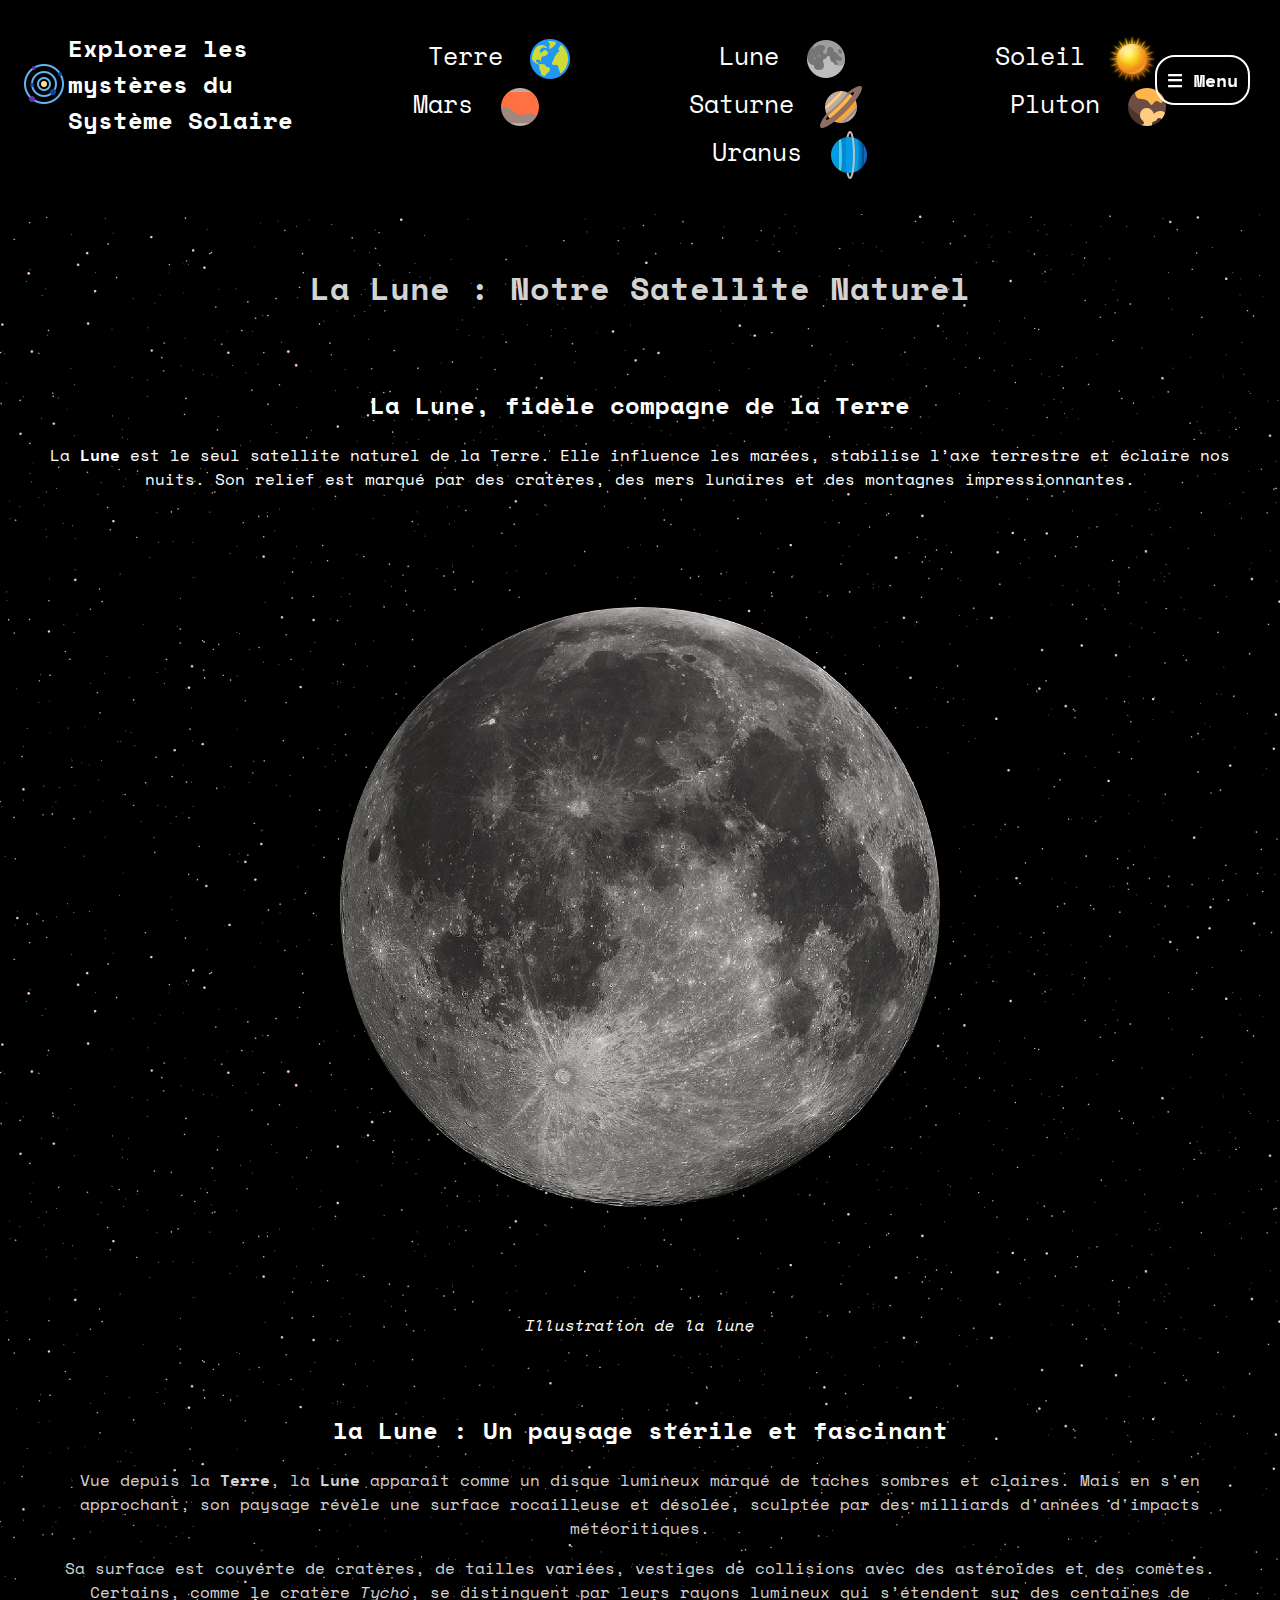
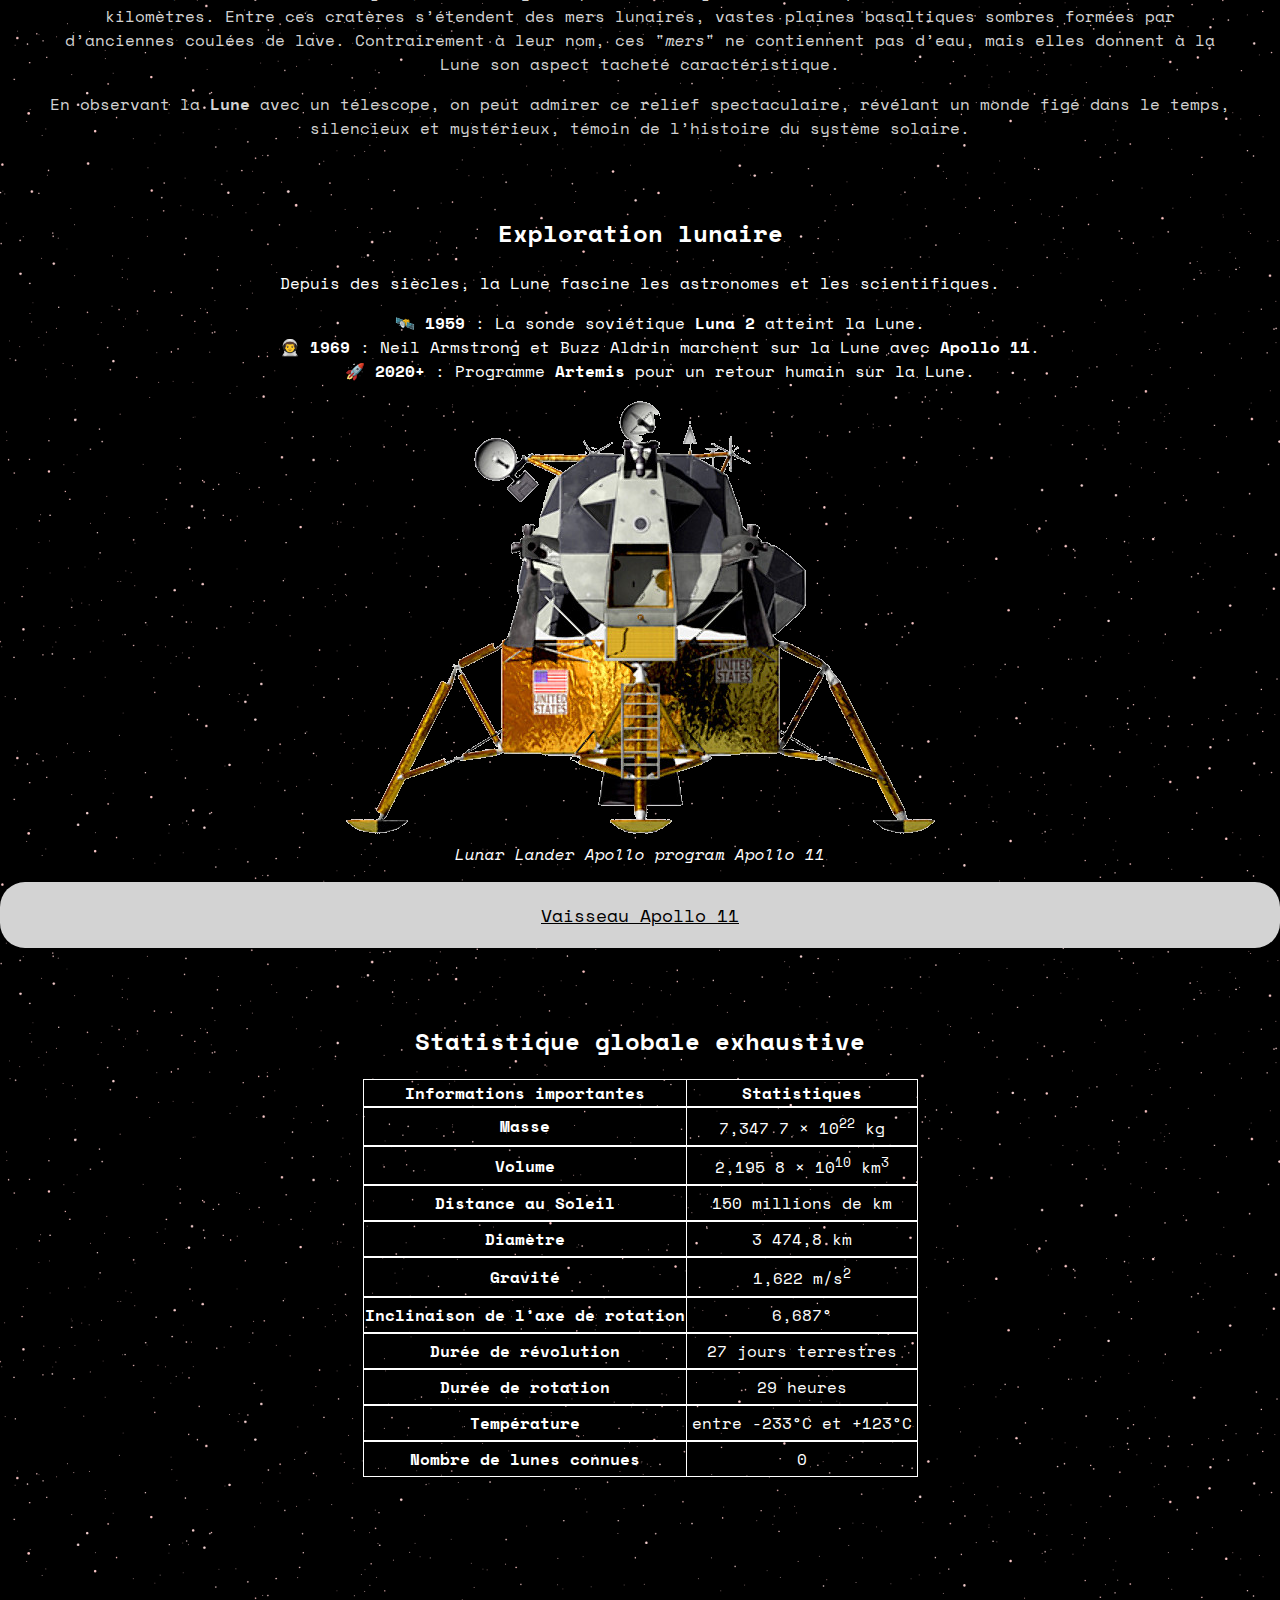
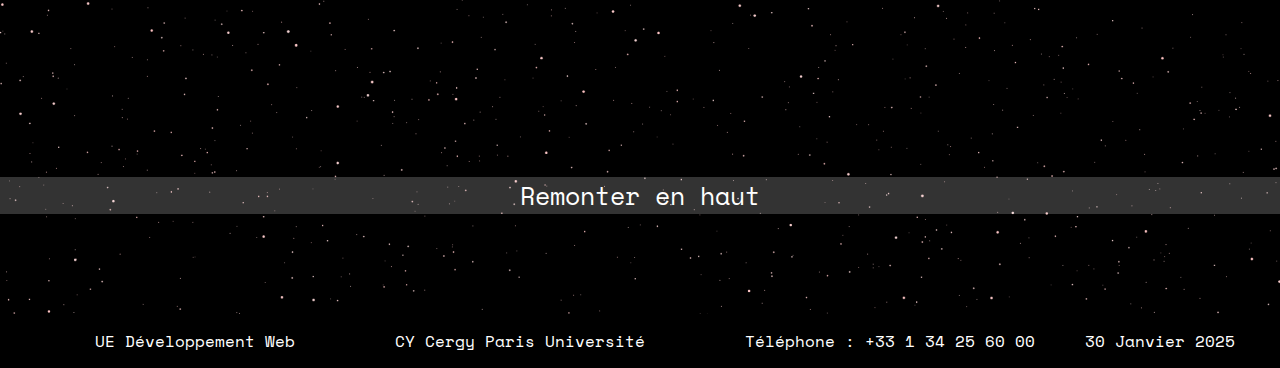
==== commit d8bacea8: "Merge pull request #19 from Chibizo/menu-/footer" ====
--- a/lune.html
+++ b/lune.html
@@ -67,49 +67,53 @@
           <a id="Vaisseau" href="https://fr.wikipedia.org/wiki/Apollo_11#Vaisseau_Apollo">Vaisseau Apollo 11</a>
     </section>
     <section>
-          <h2 id="Statistique"> Statistique globale exhaustive </h2>
-          <table>
-              <tr>
-                  <td> Masse </td>
-                  <td> 7,347 7 × 10<sup>22</sup> kg </td>
-              </tr>
-              <tr>
-                  <td> Volume </td>
-                  <td> 	2,195 8 × 10<sup>10</sup> km<sup>3</sup> </td>
-              </tr>
-              <tr>
-                  <td> Distance au Soleil </td>
-                  <td> 150 millions de km </td>
-              </tr>
-              <tr>
-                  <td> Diamètre </td>
-                  <td> 3 474,8 km </td>
-              </tr>
-              <tr>
-                  <td> Gravité </td>
-                  <td> 1,622 m/s<sup>2</sup> </td>
-              </tr>
-              <tr>
-                  <td> Inclinaison de l’axe de rotation </td>
-                  <td> 	6,687° </td>
-              </tr>
-              <tr>
-                  <td> Durée de révolution </td>
-                  <td> 	27 jours terrestres </td>
-              </tr>
-              <tr>
-                  <td> Durée de rotation </td>
-                  <td> 29 heures </td>
-              </tr>
-              <tr>
-                  <td> Température </td>
-                  <td> entre -233°C et +123°C  </td>
-              </tr>
-              <tr>
-                  <td> Nombre de lunes connues </td>
-                  <td> 0 </td>
-              </tr>
-          </table>
+         <table>
+            <caption> <h2 id="Statistique"> Statistique globale exhaustive </h2> </caption>
+            <tr>
+                <th scope="col">Informations importantes</th>
+                <th scope="col">Statistiques</th>
+            </tr>
+            <tr>
+                <th scope="row">Masse</th>
+                <td> 7,347 7 × 10<sup>22</sup> kg </td>
+            </tr>
+            <tr>
+                <th scope="row">Volume</th>
+                <td>2,195 8 × 10<sup>10</sup> km<sup>3</sup> </td>
+            </tr>
+            <tr>
+                <th scope="row">Distance au Soleil</th>
+                <td> 150 millions de km </td>
+            </tr>
+            <tr>
+                <th scope="row">Diamètre</th>
+                <td> 3 474,8 km </td>
+            </tr>
+            <tr>
+                <th scope="row">Gravité</th>
+                <td> 1,622 m/s<sup>2</sup> </td>
+            </tr>
+            <tr>
+                <th scope="row">Inclinaison de l’axe de rotation</th>
+                <td> 6,687° </td>
+            </tr>
+            <tr>
+                <th scope="row">Durée de révolution</th>
+                <td>27 jours terrestres </td>
+            </tr>
+            <tr>
+                <th scope="row">Durée de rotation</th>
+                <td> 29 heures </td>
+            </tr>
+            <tr>
+                <th scope="row">Température</th>
+                <td> entre -233°C et +123°C  </td>
+            </tr>
+            <tr>
+                <th scope="row">Nombre de lunes connues</th>
+                <td> 0 </td>
+            </tr>
+        </table>
     </section>
     <section>
       <a href="#Top" id="Remonter">Remonter en haut</a>
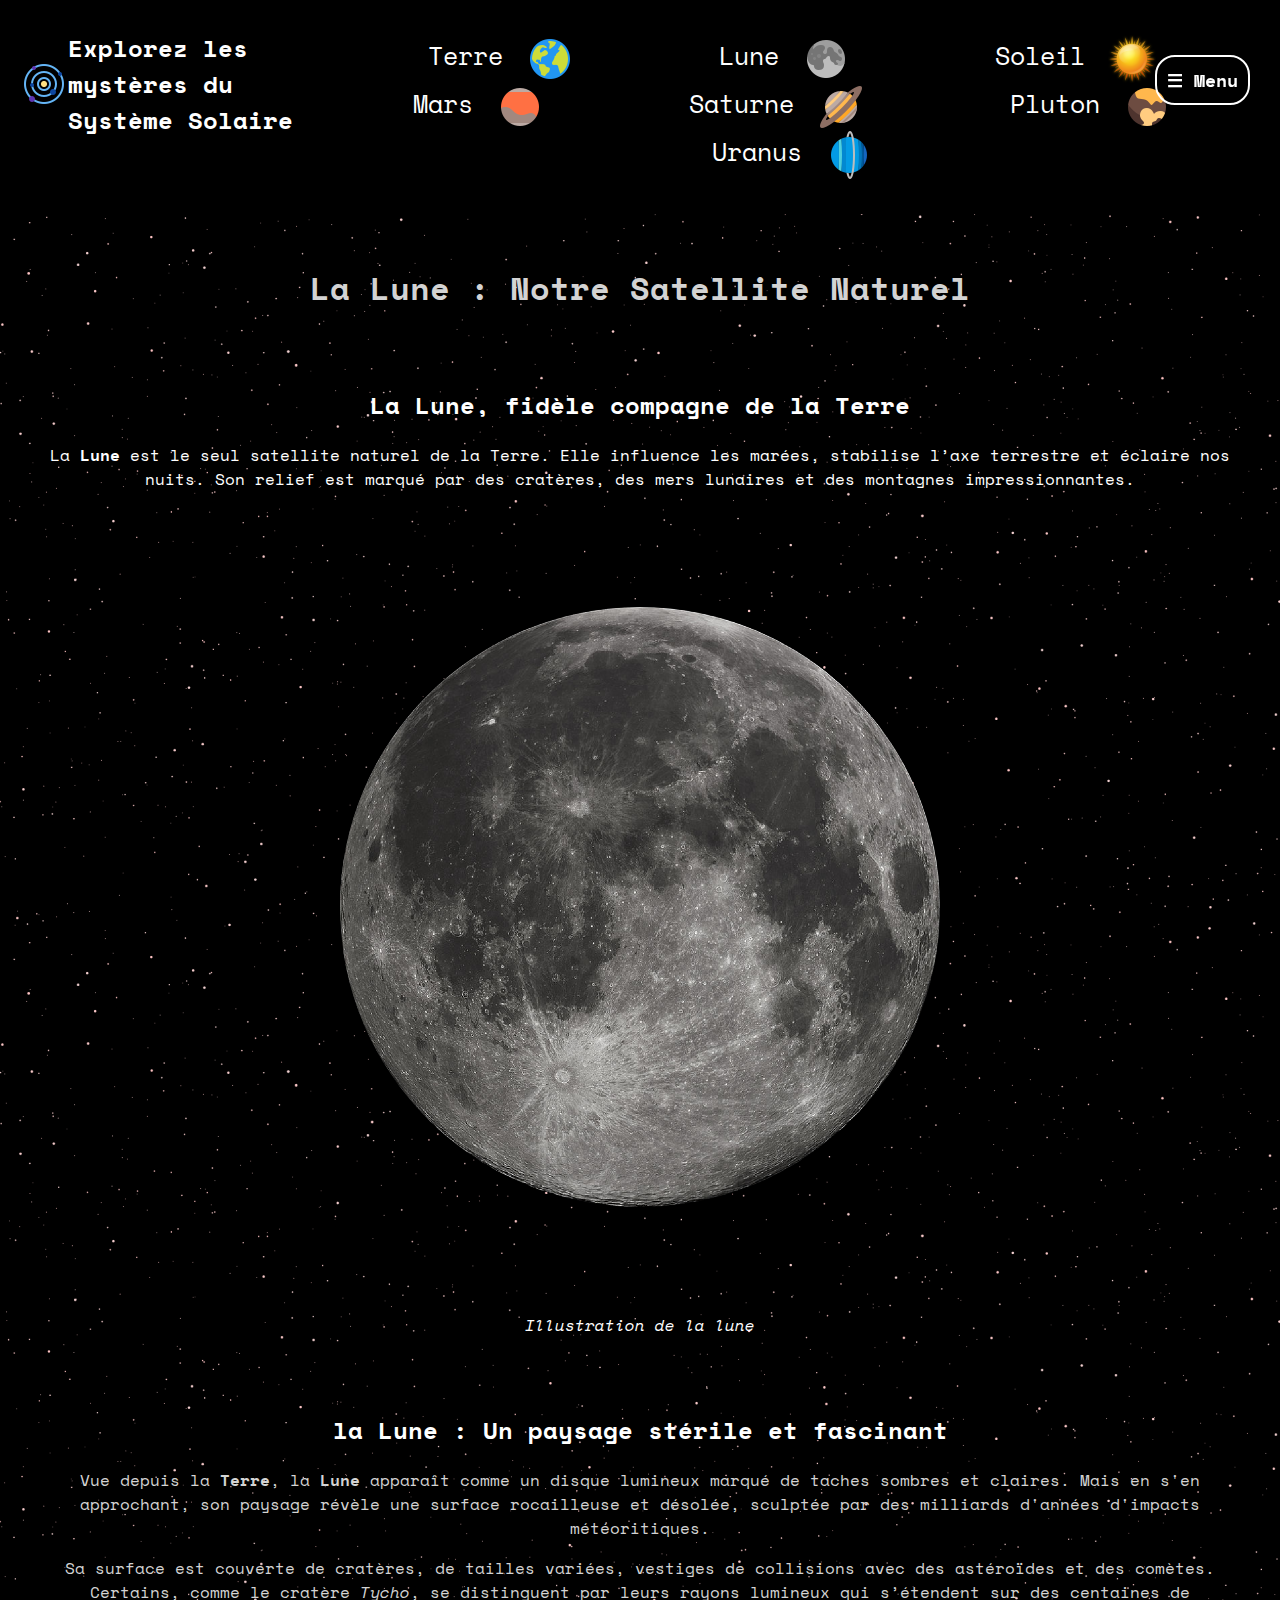
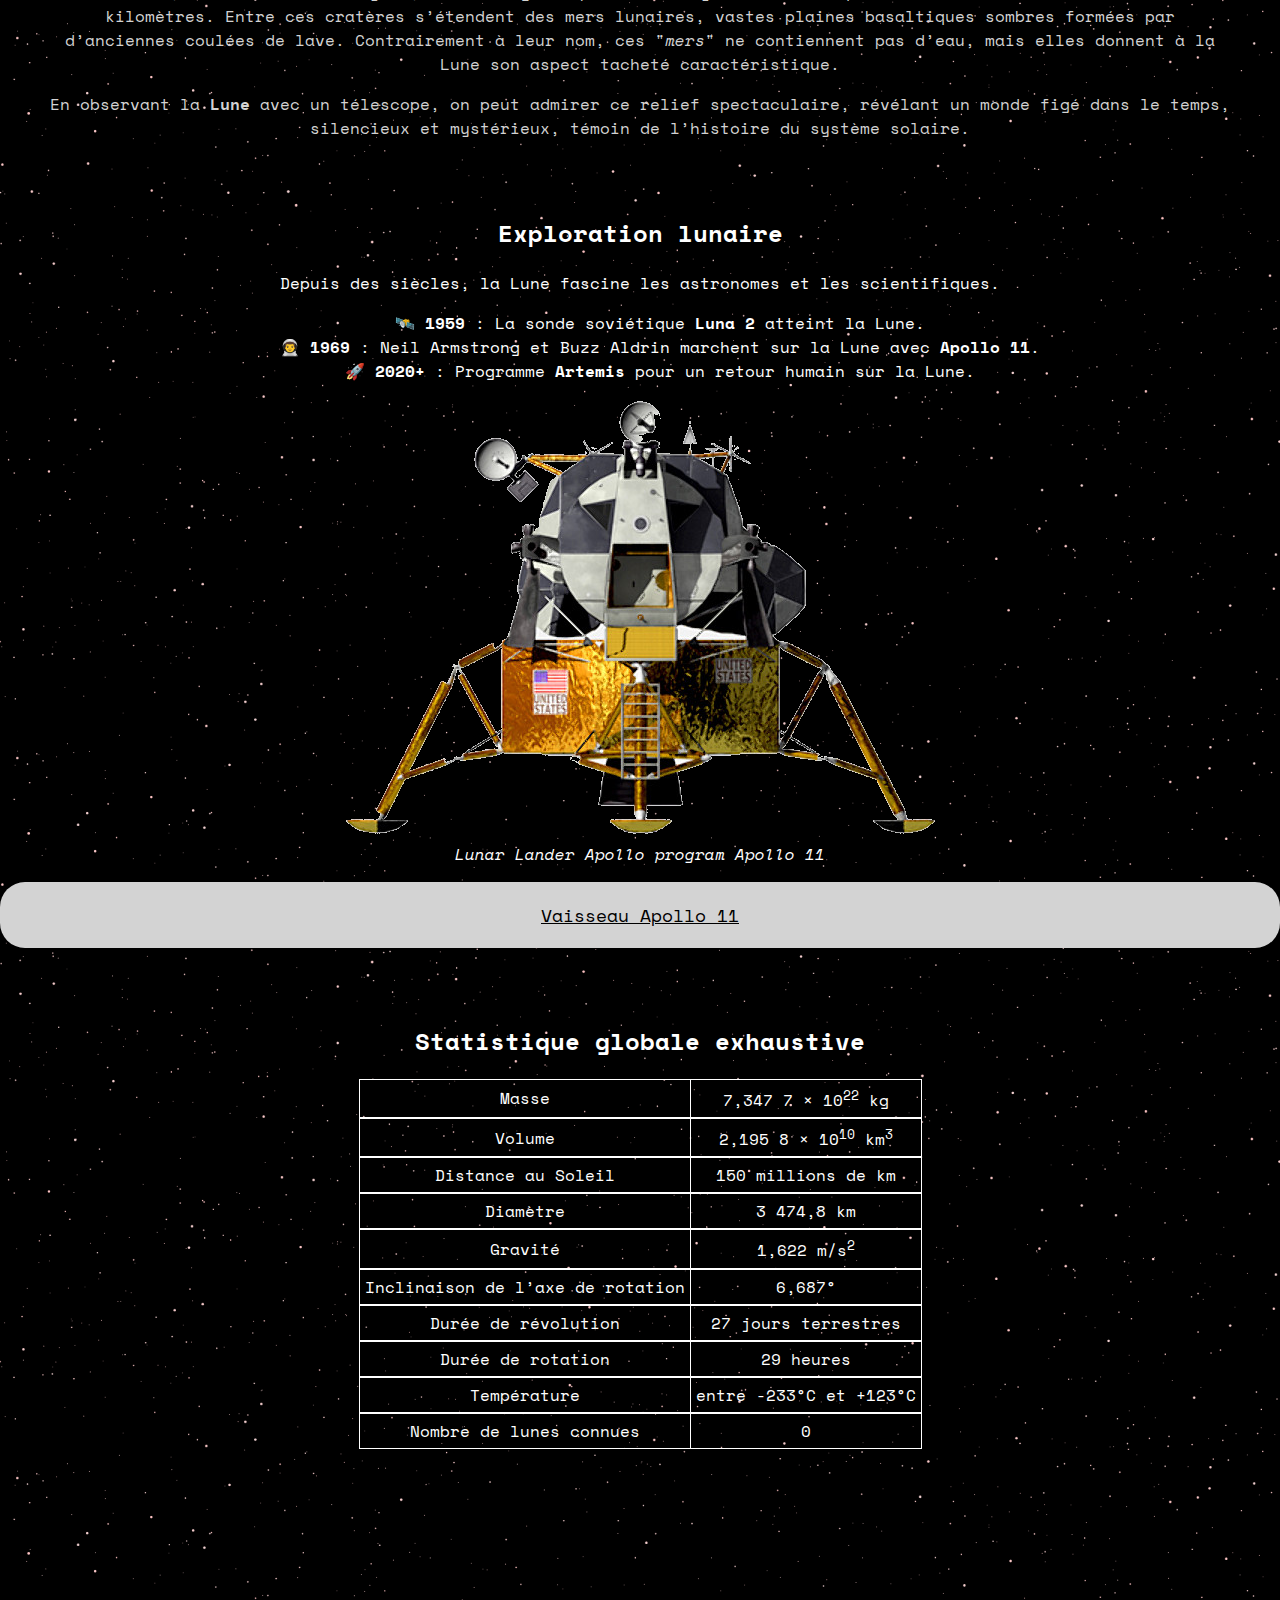
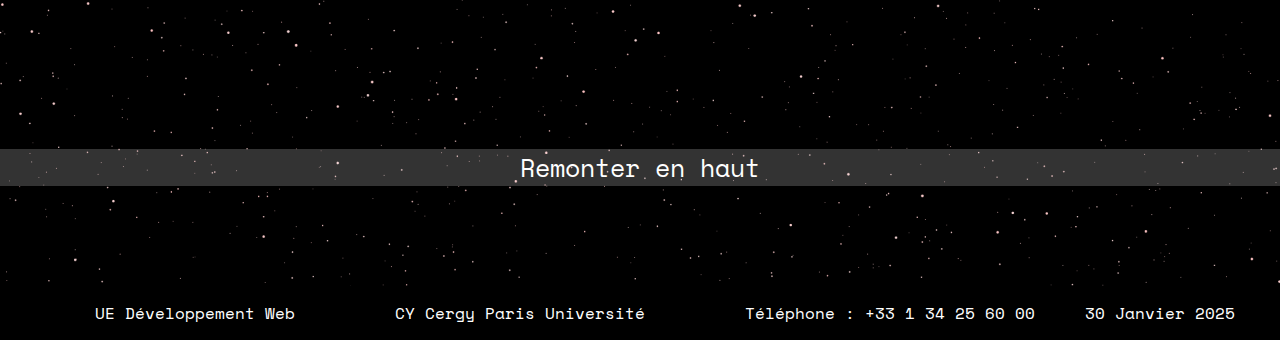
==== commit 23bf6ea6: "div pour remonter" ====
--- a/lune.html
+++ b/lune.html
@@ -67,57 +67,53 @@
           <a id="Vaisseau" href="https://fr.wikipedia.org/wiki/Apollo_11#Vaisseau_Apollo">Vaisseau Apollo 11</a>
     </section>
     <section>
-         <table>
-            <caption> <h2 id="Statistique"> Statistique globale exhaustive </h2> </caption>
-            <tr>
-                <th scope="col">Informations importantes</th>
-                <th scope="col">Statistiques</th>
-            </tr>
-            <tr>
-                <th scope="row">Masse</th>
-                <td> 7,347 7 × 10<sup>22</sup> kg </td>
-            </tr>
-            <tr>
-                <th scope="row">Volume</th>
-                <td>2,195 8 × 10<sup>10</sup> km<sup>3</sup> </td>
-            </tr>
-            <tr>
-                <th scope="row">Distance au Soleil</th>
-                <td> 150 millions de km </td>
-            </tr>
-            <tr>
-                <th scope="row">Diamètre</th>
-                <td> 3 474,8 km </td>
-            </tr>
-            <tr>
-                <th scope="row">Gravité</th>
-                <td> 1,622 m/s<sup>2</sup> </td>
-            </tr>
-            <tr>
-                <th scope="row">Inclinaison de l’axe de rotation</th>
-                <td> 6,687° </td>
-            </tr>
-            <tr>
-                <th scope="row">Durée de révolution</th>
-                <td>27 jours terrestres </td>
-            </tr>
-            <tr>
-                <th scope="row">Durée de rotation</th>
-                <td> 29 heures </td>
-            </tr>
-            <tr>
-                <th scope="row">Température</th>
-                <td> entre -233°C et +123°C  </td>
-            </tr>
-            <tr>
-                <th scope="row">Nombre de lunes connues</th>
-                <td> 0 </td>
-            </tr>
-        </table>
+          <h2 id="Statistique"> Statistique globale exhaustive </h2>
+          <table>
+              <tr>
+                  <td> Masse </td>
+                  <td> 7,347 7 × 10<sup>22</sup> kg </td>
+              </tr>
+              <tr>
+                  <td> Volume </td>
+                  <td> 	2,195 8 × 10<sup>10</sup> km<sup>3</sup> </td>
+              </tr>
+              <tr>
+                  <td> Distance au Soleil </td>
+                  <td> 150 millions de km </td>
+              </tr>
+              <tr>
+                  <td> Diamètre </td>
+                  <td> 3 474,8 km </td>
+              </tr>
+              <tr>
+                  <td> Gravité </td>
+                  <td> 1,622 m/s<sup>2</sup> </td>
+              </tr>
+              <tr>
+                  <td> Inclinaison de l’axe de rotation </td>
+                  <td> 	6,687° </td>
+              </tr>
+              <tr>
+                  <td> Durée de révolution </td>
+                  <td> 	27 jours terrestres </td>
+              </tr>
+              <tr>
+                  <td> Durée de rotation </td>
+                  <td> 29 heures </td>
+              </tr>
+              <tr>
+                  <td> Température </td>
+                  <td> entre -233°C et +123°C  </td>
+              </tr>
+              <tr>
+                  <td> Nombre de lunes connues </td>
+                  <td> 0 </td>
+              </tr>
+          </table>
     </section>
-    <section>
+    <div>
       <a href="#Top" id="Remonter">Remonter en haut</a>
-    </section>
+    </div>
 	</main>
   <footer>
     <span>UE Développement Web</span>
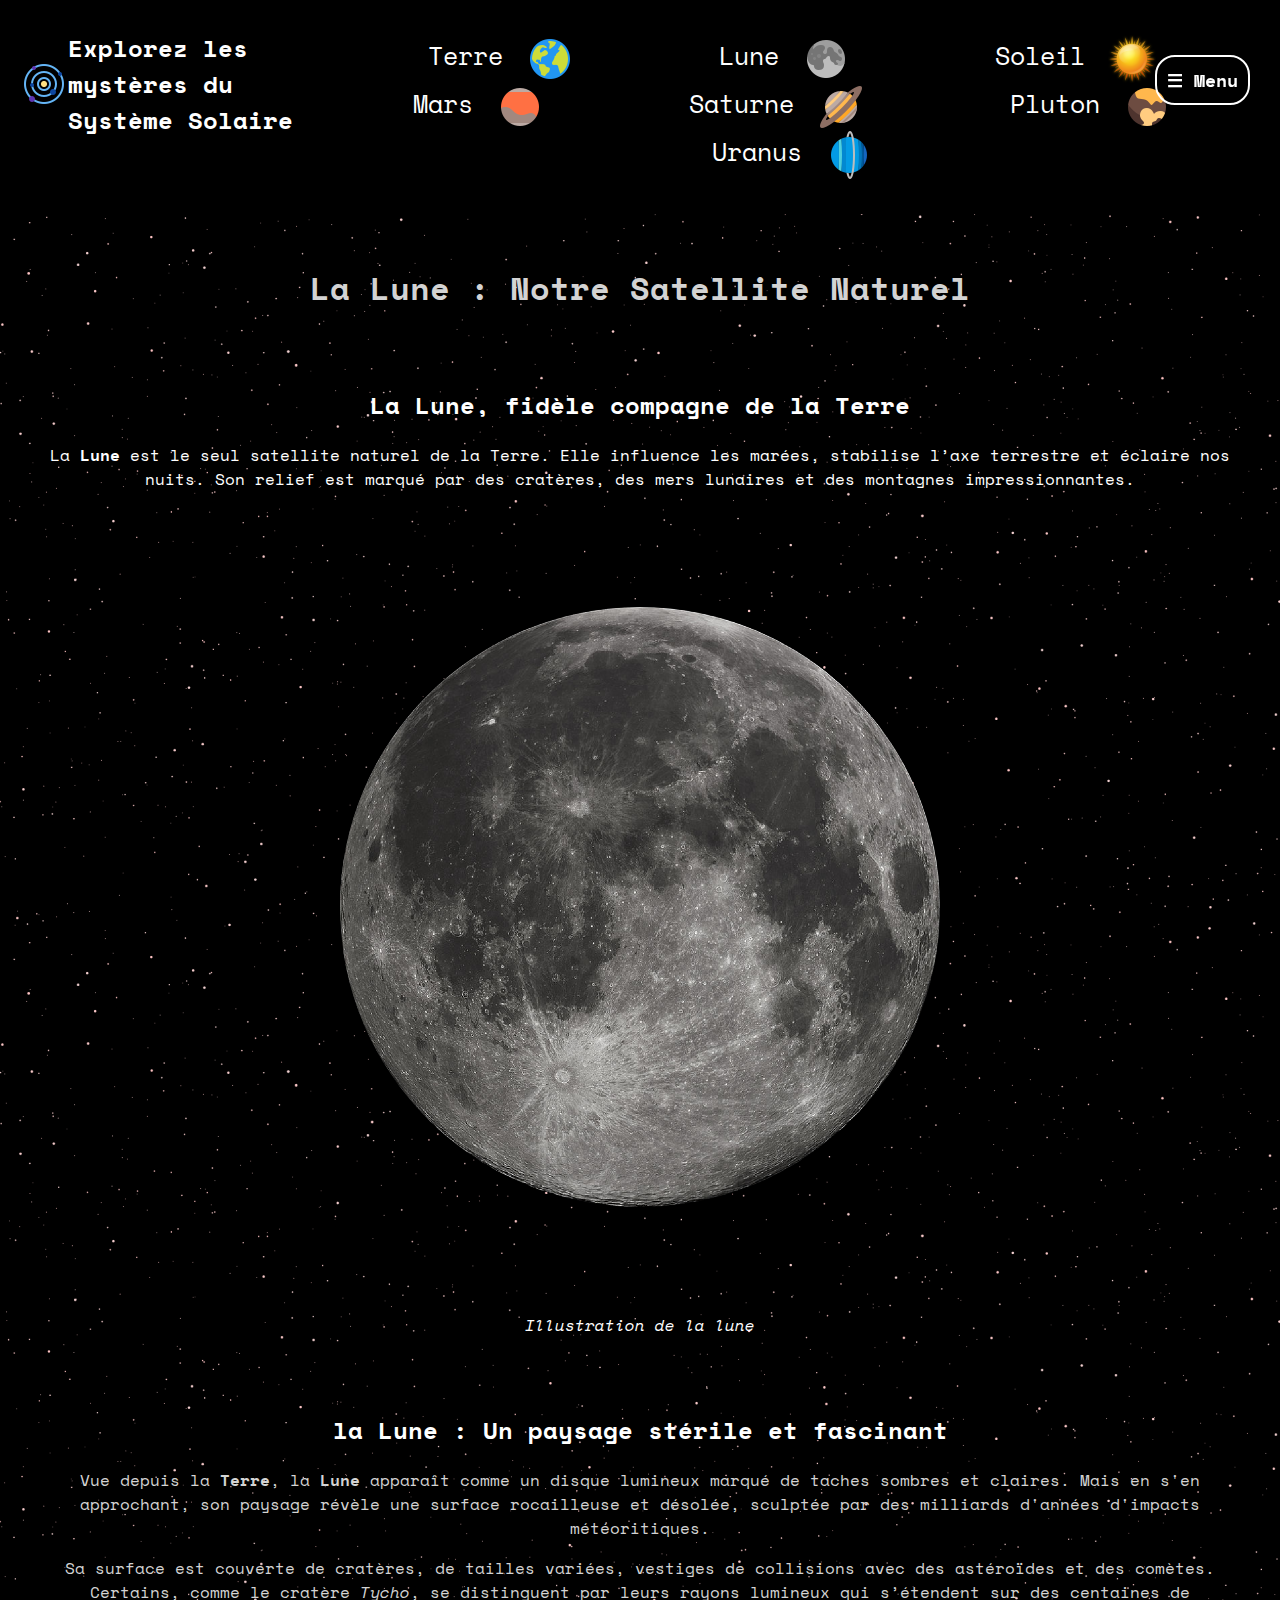
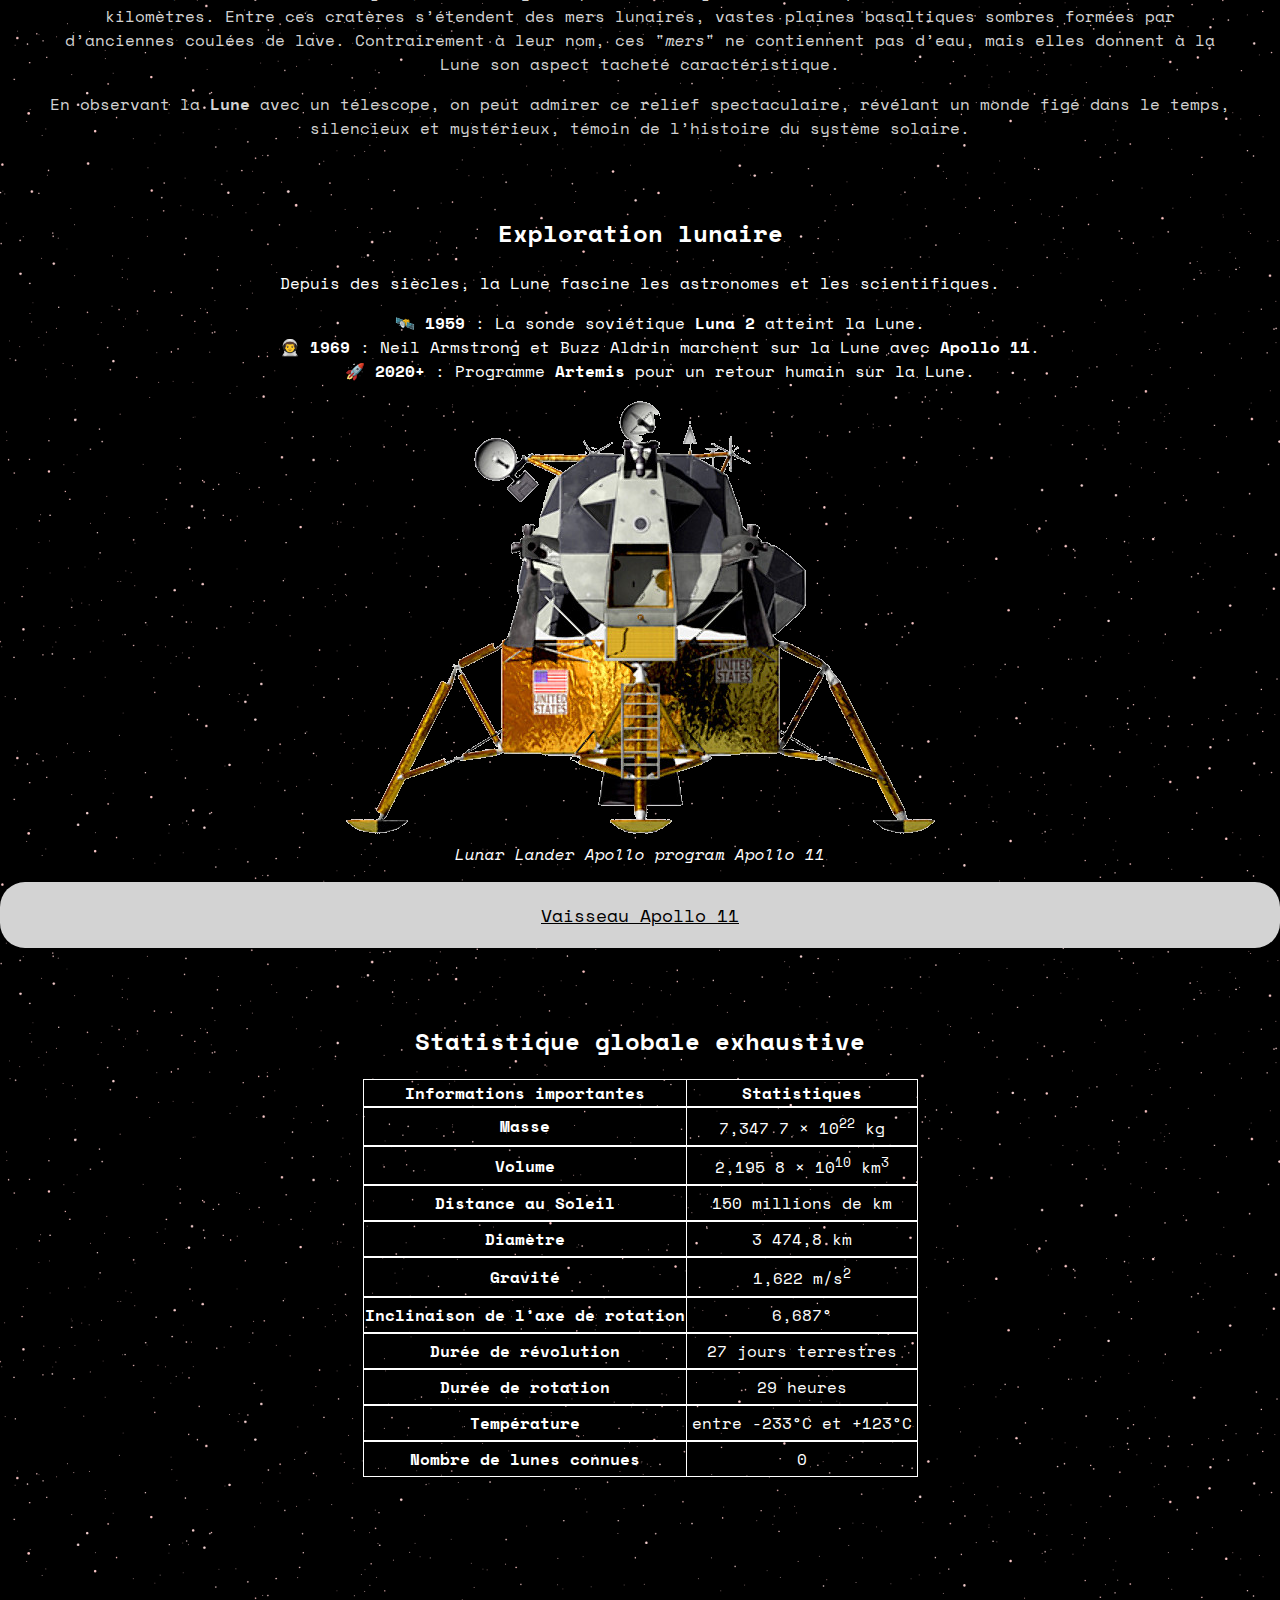
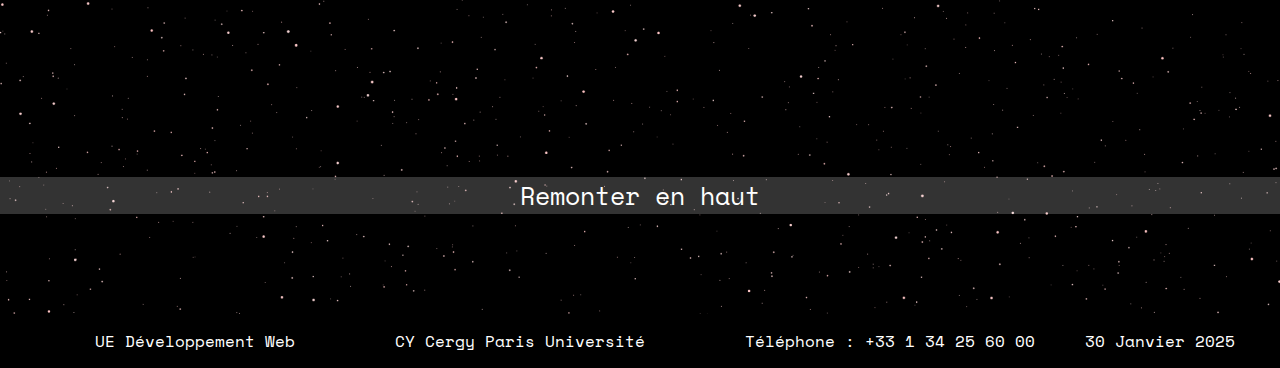
==== commit d495a886: "Merge pull request #20 from Chibizo/menu-/footer" ====
--- a/lune.html
+++ b/lune.html
@@ -67,49 +67,53 @@
           <a id="Vaisseau" href="https://fr.wikipedia.org/wiki/Apollo_11#Vaisseau_Apollo">Vaisseau Apollo 11</a>
     </section>
     <section>
-          <h2 id="Statistique"> Statistique globale exhaustive </h2>
-          <table>
-              <tr>
-                  <td> Masse </td>
-                  <td> 7,347 7 × 10<sup>22</sup> kg </td>
-              </tr>
-              <tr>
-                  <td> Volume </td>
-                  <td> 	2,195 8 × 10<sup>10</sup> km<sup>3</sup> </td>
-              </tr>
-              <tr>
-                  <td> Distance au Soleil </td>
-                  <td> 150 millions de km </td>
-              </tr>
-              <tr>
-                  <td> Diamètre </td>
-                  <td> 3 474,8 km </td>
-              </tr>
-              <tr>
-                  <td> Gravité </td>
-                  <td> 1,622 m/s<sup>2</sup> </td>
-              </tr>
-              <tr>
-                  <td> Inclinaison de l’axe de rotation </td>
-                  <td> 	6,687° </td>
-              </tr>
-              <tr>
-                  <td> Durée de révolution </td>
-                  <td> 	27 jours terrestres </td>
-              </tr>
-              <tr>
-                  <td> Durée de rotation </td>
-                  <td> 29 heures </td>
-              </tr>
-              <tr>
-                  <td> Température </td>
-                  <td> entre -233°C et +123°C  </td>
-              </tr>
-              <tr>
-                  <td> Nombre de lunes connues </td>
-                  <td> 0 </td>
-              </tr>
-          </table>
+         <table>
+            <caption> <h2 id="Statistique"> Statistique globale exhaustive </h2> </caption>
+            <tr>
+                <th scope="col">Informations importantes</th>
+                <th scope="col">Statistiques</th>
+            </tr>
+            <tr>
+                <th scope="row">Masse</th>
+                <td> 7,347 7 × 10<sup>22</sup> kg </td>
+            </tr>
+            <tr>
+                <th scope="row">Volume</th>
+                <td>2,195 8 × 10<sup>10</sup> km<sup>3</sup> </td>
+            </tr>
+            <tr>
+                <th scope="row">Distance au Soleil</th>
+                <td> 150 millions de km </td>
+            </tr>
+            <tr>
+                <th scope="row">Diamètre</th>
+                <td> 3 474,8 km </td>
+            </tr>
+            <tr>
+                <th scope="row">Gravité</th>
+                <td> 1,622 m/s<sup>2</sup> </td>
+            </tr>
+            <tr>
+                <th scope="row">Inclinaison de l’axe de rotation</th>
+                <td> 6,687° </td>
+            </tr>
+            <tr>
+                <th scope="row">Durée de révolution</th>
+                <td>27 jours terrestres </td>
+            </tr>
+            <tr>
+                <th scope="row">Durée de rotation</th>
+                <td> 29 heures </td>
+            </tr>
+            <tr>
+                <th scope="row">Température</th>
+                <td> entre -233°C et +123°C  </td>
+            </tr>
+            <tr>
+                <th scope="row">Nombre de lunes connues</th>
+                <td> 0 </td>
+            </tr>
+        </table>
     </section>
     <div>
       <a href="#Top" id="Remonter">Remonter en haut</a>
